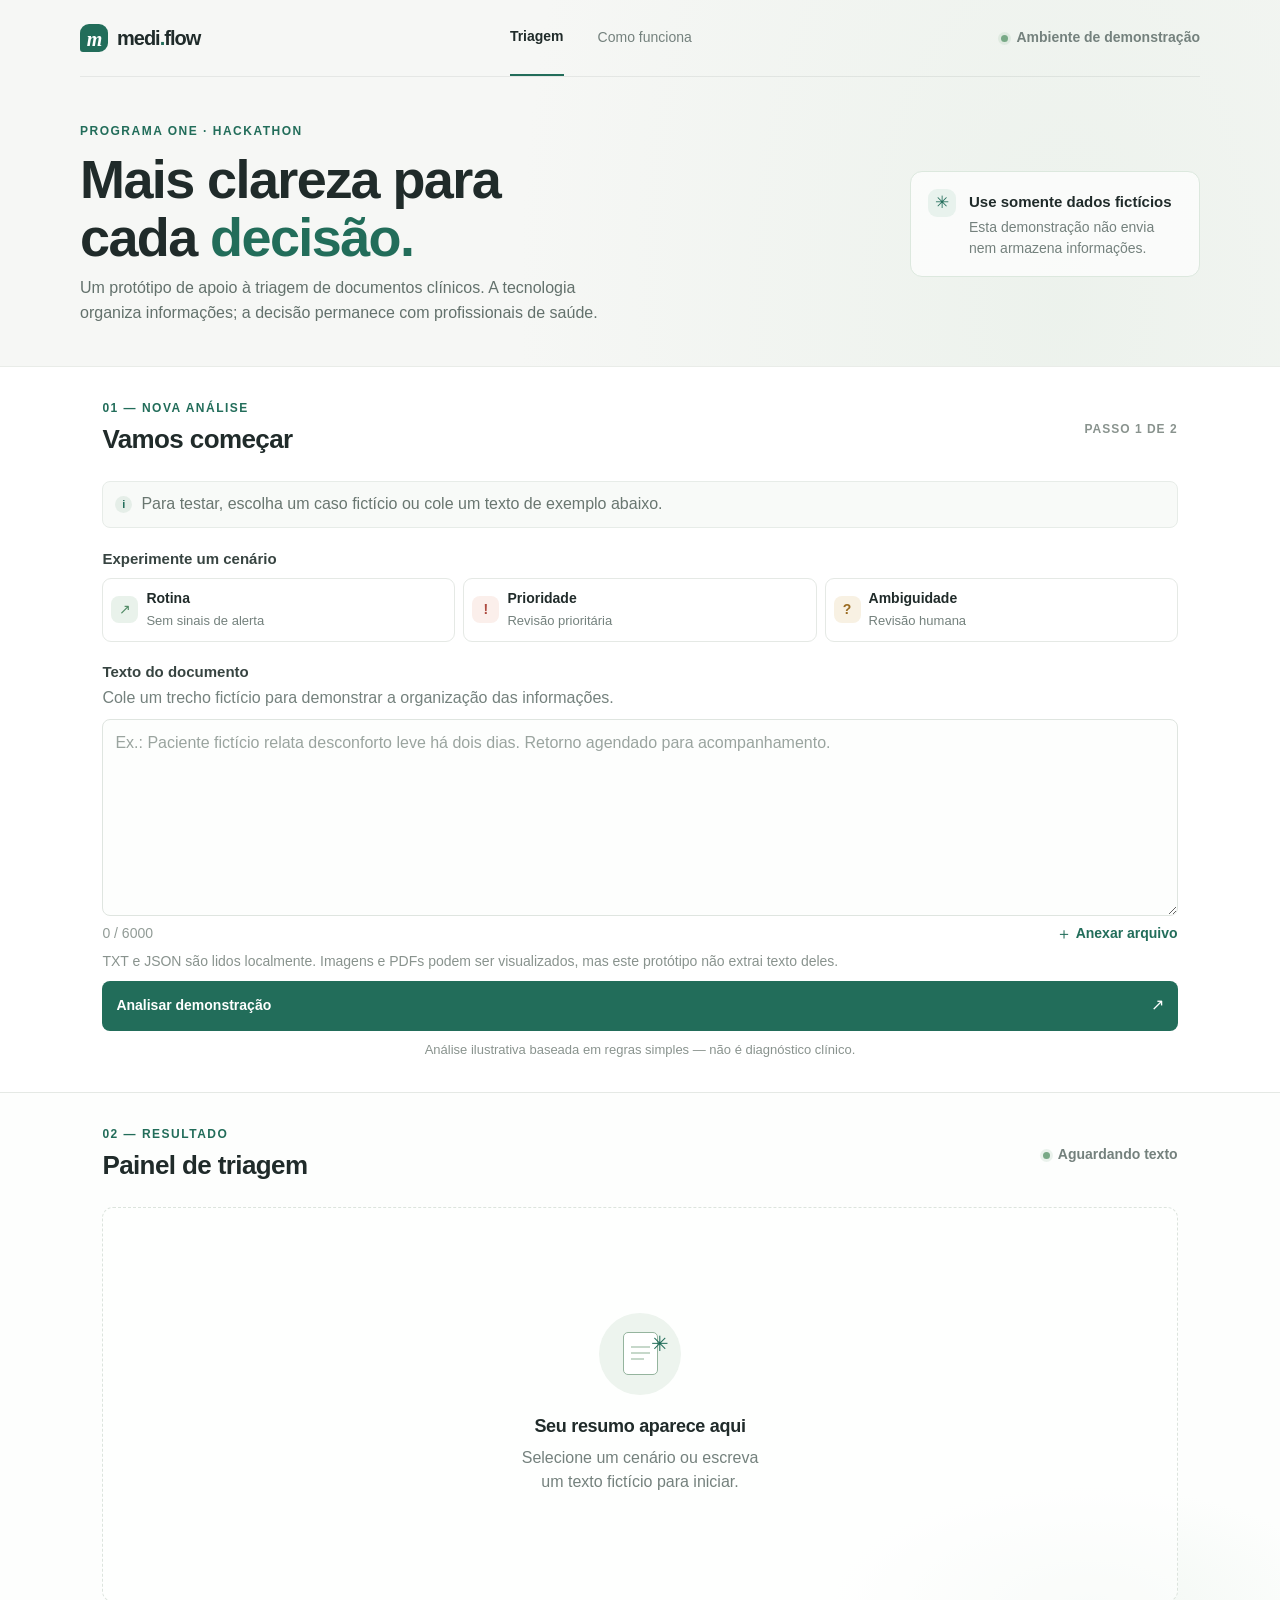
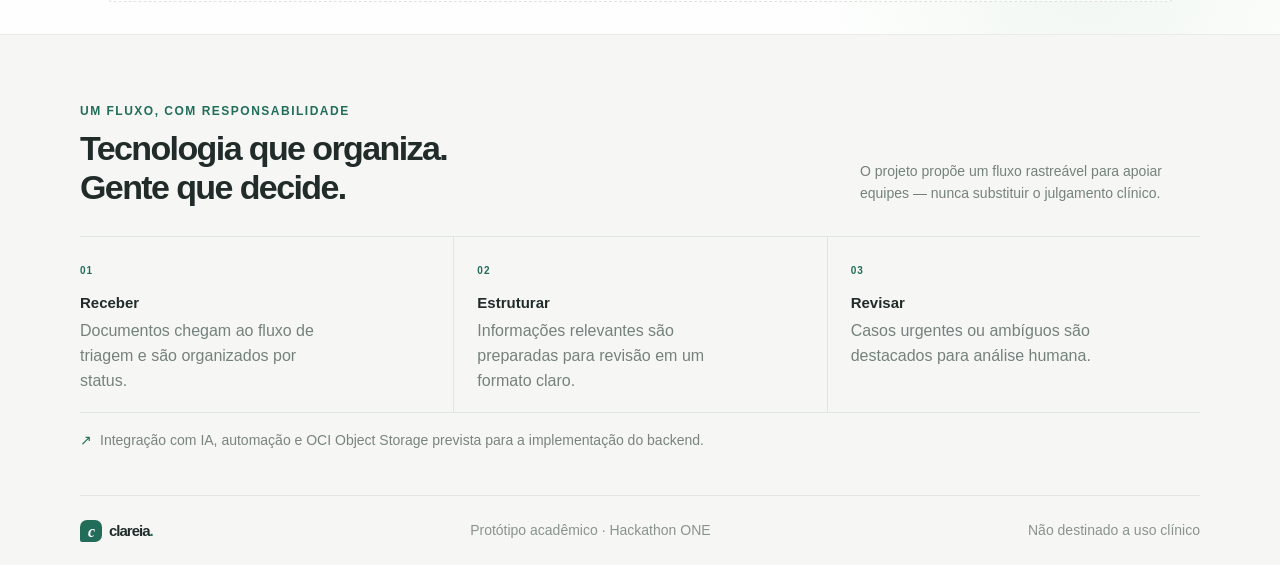
==== frontend/index.html @ 27d63db8 "feat: adiciona ficheiros do front-end" ====
<!doctype html>
<html lang="pt-BR">
  <head>
    <meta charset="utf-8">
    <meta name="viewport" content="width=device-width, initial-scale=1">
    <meta
      name="description"
      content="Protótipo demonstrativo de triagem e revisão de documentos clínicos."
    >
    <meta name="theme-color" content="#f6f7f5">
    <title>MediFlow</title>
    <link rel="icon" type="image/svg+xml" href="favicon.svg">
    <link rel="stylesheet" href="styles.css">
    <script src="script.js" defer></script>
  </head>
  <body>
    <a class="skip-link" href="#conteudo">Pular para o conteúdo</a>

    <header class="topbar">
      <a class="brand" href="#" aria-label="MediFlow, início">
        <span class="brand-mark" aria-hidden="true">m</span>
        <span>medi<span class="brand-period">.</span>flow</span>
      </a>
      <nav class="main-nav" aria-label="Navegação principal">
        <a class="nav-link is-active" href="#triagem">Triagem</a>
        <a class="nav-link" href="#como-funciona">Como funciona</a>
      </nav>
      <span class="environment-label">
        <span class="status-dot" aria-hidden="true"></span>
        Ambiente de demonstração
      </span>
    </header>

    <main id="conteudo">
      <section class="intro" aria-labelledby="page-title">
        <div class="intro-copy">
          <p class="eyebrow">PROGRAMA ONE · HACKATHON</p>
          <h1 id="page-title">Mais clareza para<br>cada <span>decisão.</span></h1>
          <p class="intro-description">
            Um protótipo de apoio à triagem de documentos clínicos. A tecnologia
            organiza informações; a decisão permanece com profissionais de saúde.
          </p>
        </div>
        <aside class="privacy-note" aria-label="Aviso de privacidade">
          <span class="privacy-icon" aria-hidden="true">✳</span>
          <div>
            <strong>Use somente dados fictícios</strong>
            <p>Esta demonstração não envia nem armazena informações.</p>
          </div>
        </aside>
      </section>

      <section class="workspace" id="triagem" aria-label="Área de triagem">
        <div class="input-column">
          <div class="section-heading">
            <div>
              <p class="eyebrow">01 — NOVA ANÁLISE</p>
              <h2>Vamos começar</h2>
            </div>
            <span class="step-counter">PASSO 1 DE 2</span>
          </div>

          <div class="demo-banner">
            <span aria-hidden="true">i</span>
            <p>Para testar, escolha um caso fictício ou cole um texto de exemplo abaixo.</p>
          </div>

          <fieldset class="scenario-picker">
            <legend>Experimente um cenário</legend>
            <div class="scenario-list">
              <button class="scenario-button" type="button" data-scenario="routine">
                <span class="scenario-symbol routine-symbol" aria-hidden="true">↗</span>
                <span><strong>Rotina</strong><small>Sem sinais de alerta</small></span>
                <span class="scenario-arrow" aria-hidden="true">→</span>
              </button>
              <button class="scenario-button" type="button" data-scenario="urgent">
                <span class="scenario-symbol urgent-symbol" aria-hidden="true">!</span>
                <span><strong>Prioridade</strong><small>Revisão prioritária</small></span>
                <span class="scenario-arrow" aria-hidden="true">→</span>
              </button>
              <button class="scenario-button" type="button" data-scenario="ambiguous">
                <span class="scenario-symbol ambiguous-symbol" aria-hidden="true">?</span>
                <span><strong>Ambiguidade</strong><small>Revisão humana</small></span>
                <span class="scenario-arrow" aria-hidden="true">→</span>
              </button>
            </div>
          </fieldset>

          <form id="triage-form">
            <label class="field-label" for="clinical-text">Texto do documento</label>
            <p class="field-hint" id="text-help">
              Cole um trecho fictício para demonstrar a organização das informações.
            </p>
            <textarea
              id="clinical-text"
              name="clinical-text"
              rows="7"
              maxlength="6000"
              aria-describedby="text-help character-count"
              placeholder="Ex.: Paciente fictício relata desconforto leve há dois dias. Retorno agendado para acompanhamento."
            ></textarea>
            <div class="textarea-footer">
              <span id="character-count">0 / 6000</span>
              <label class="file-label" for="document-file">
                <span aria-hidden="true">＋</span> Anexar arquivo
              </label>
              <input
                id="document-file"
                class="visually-hidden"
                type="file"
                accept=".txt,.json,.jpg,.jpeg,.png,.webp,.gif,.pdf,text/plain,application/json,image/jpeg,image/png,image/webp,image/gif,application/pdf"
                aria-describedby="file-help"
              >
            </div>
            <p class="file-help" id="file-help">
              TXT e JSON são lidos localmente. Imagens e PDFs podem ser visualizados,
              mas este protótipo não extrai texto deles.
            </p>
            <div class="attachment-preview" id="attachment-preview" hidden aria-live="polite">
              <img id="attachment-image" alt="Pré-visualização local do arquivo selecionado" hidden>
              <div class="attachment-info">
                <strong id="attachment-name"></strong>
                <span id="attachment-details"></span>
              </div>
              <a id="attachment-open" class="attachment-open" hidden target="_blank" rel="noopener">
                Abrir PDF
              </a>
              <button class="remove-attachment" id="remove-attachment" type="button" aria-label="Remover arquivo anexado">×</button>
            </div>

            <p class="form-error" id="form-error" role="alert" hidden></p>
            <button class="primary-button" type="submit">
              <span>Analisar demonstração</span>
              <span aria-hidden="true">↗</span>
            </button>
            <p class="form-disclaimer">
              Análise ilustrativa baseada em regras simples — não é diagnóstico clínico.
            </p>
          </form>
        </div>

        <section class="results-column" aria-labelledby="results-heading">
          <div class="section-heading results-heading">
            <div>
              <p class="eyebrow">02 — RESULTADO</p>
              <h2 id="results-heading" tabindex="-1">Painel de triagem</h2>
            </div>
            <span class="result-status" id="result-status">
              <span class="status-dot" aria-hidden="true"></span>
              Aguardando texto
            </span>
          </div>

          <div class="empty-state" id="empty-state">
            <div class="empty-illustration" aria-hidden="true">
              <span class="illustration-sheet"></span>
              <span class="illustration-spark">✳</span>
            </div>
            <h3>Seu resumo aparece aqui</h3>
            <p>Selecione um cenário ou escreva um texto fictício para iniciar.</p>
          </div>

          <div class="result-content" id="result-content" hidden aria-live="polite">
            <article class="priority-card" id="priority-card">
              <div class="priority-topline">
                <span class="priority-label" id="priority-label">CLASSIFICAÇÃO</span>
                <span class="confidence" id="confidence">—</span>
              </div>
              <h3 id="result-title"></h3>
              <p id="result-summary"></p>
              <div class="review-message" id="review-message">
                <span aria-hidden="true">↗</span>
                <span id="review-text"></span>
              </div>
            </article>

            <div class="detail-grid">
              <article class="detail-card">
                <span class="detail-icon document-icon" aria-hidden="true">▤</span>
                <div>
                  <span class="detail-label">TIPO DE DOCUMENTO</span>
                  <strong id="document-type">Texto enviado</strong>
                </div>
              </article>
              <article class="detail-card">
                <span class="detail-icon entities-icon" aria-hidden="true">⌘</span>
                <div>
                  <span class="detail-label">DADOS IDENTIFICADOS</span>
                  <strong id="entity-count">0 itens</strong>
                </div>
              </article>
            </div>

            <details class="json-details">
              <summary>
                <span>Visualizar dados estruturados</span>
                <span class="json-format">JSON</span>
              </summary>
              <pre><code id="json-output"></code></pre>
            </details>
            <p class="result-footnote">
              Resultado ilustrativo. Confirme todos os dados e encaminhamentos com
              uma pessoa profissional de saúde.
            </p>
          </div>
        </section>
      </section>

      <section class="workflow-section" id="como-funciona" aria-labelledby="workflow-title">
        <div class="workflow-heading">
          <div>
            <p class="eyebrow">UM FLUXO, COM RESPONSABILIDADE</p>
            <h2 id="workflow-title">Tecnologia que organiza.<br>Gente que decide.</h2>
          </div>
          <p>O projeto propõe um fluxo rastreável para apoiar equipes — nunca substituir o julgamento clínico.</p>
        </div>
        <div class="workflow-steps">
          <article class="workflow-step">
            <span class="workflow-number">01</span>
            <h3>Receber</h3>
            <p>Documentos chegam ao fluxo de triagem e são organizados por status.</p>
          </article>
          <article class="workflow-step">
            <span class="workflow-number">02</span>
            <h3>Estruturar</h3>
            <p>Informações relevantes são preparadas para revisão em um formato claro.</p>
          </article>
          <article class="workflow-step">
            <span class="workflow-number">03</span>
            <h3>Revisar</h3>
            <p>Casos urgentes ou ambíguos são destacados para análise humana.</p>
          </article>
        </div>
        <p class="integration-note">
          <span aria-hidden="true">↗</span>
          Integração com IA, automação e OCI Object Storage prevista para a implementação do backend.
        </p>
      </section>
    </main>

    <footer class="footer">
      <a class="brand footer-brand" href="#">
        <span class="brand-mark" aria-hidden="true">c</span>
        <span>clareia<span class="brand-period">.</span></span>
      </a>
      <p>Protótipo acadêmico · Hackathon ONE</p>
      <p>Não destinado a uso clínico</p>
    </footer>
  </body>
</html>
---- frontend/styles.css ----
:root {
  color-scheme: light;
  --ink: #202b2a;
  --muted: #74817d;
  --green: #226d5a;
  --green-dark: #185543;
  --green-soft: #e8f2ed;
  --paper: #f6f7f5;
  --white: #fff;
  --line: #e5e9e5;
  --red: #ae4b40;
  --amber: #9a6b21;
  --shadow: 0 18px 50px rgb(34 55 45 / 6%);
  font-family: "DM Sans", "Segoe UI", sans-serif;
  font-synthesis: none;
  text-rendering: optimizeLegibility;
}

* {
  box-sizing: border-box;
}

html {
  min-width: 320px;
  scroll-behavior: smooth;
}

body {
  margin: 0;
  background:
    radial-gradient(ellipse at 83% 14%, rgb(223 235 224 / 42%), transparent 34rem),
    var(--paper);
  color: var(--ink);
  font-size: 16px;
  line-height: 1.55;
}

button,
textarea {
  font: inherit;
}

button,
a,
input,
summary {
  -webkit-tap-highlight-color: transparent;
}

a {
  color: inherit;
  text-decoration: none;
}

button:focus-visible,
a:focus-visible,
input:focus-visible,
textarea:focus-visible,
summary:focus-visible {
  outline: 3px solid #73ad92;
  outline-offset: 3px;
}

.skip-link {
  position: absolute;
  z-index: 5;
  top: 8px;
  left: 8px;
  padding: 10px 14px;
  transform: translateY(-150%);
  background: var(--ink);
  color: var(--white);
}

.skip-link:focus {
  transform: translateY(0);
}

.topbar,
.footer {
  width: min(1120px, calc(100% - 64px));
  margin-inline: auto;
}

main {
  width: 100%;
  margin-inline: auto;
}

.intro,
.workflow-section {
  width: min(1120px, calc(100% - 64px));
  margin-inline: auto;
}

.topbar {
  display: flex;
  min-height: 76px;
  align-items: center;
  justify-content: space-between;
  border-bottom: 1px solid rgb(32 43 42 / 8%);
}

.brand {
  display: inline-flex;
  align-items: center;
  gap: 9px;
  font-family: "Manrope", "Segoe UI", sans-serif;
  font-size: 20px;
  font-weight: 800;
  letter-spacing: -1px;
}

.brand-mark {
  display: grid;
  width: 28px;
  height: 28px;
  place-items: center;
  border-radius: 9px 9px 9px 3px;
  background: var(--green);
  color: var(--white);
  font-family: Georgia, serif;
  font-size: 20px;
  font-style: italic;
}

.brand-period {
  color: var(--green);
}

.main-nav {
  display: flex;
  align-items: center;
  gap: 34px;
  height: 76px;
}

.nav-link {
  display: flex;
  height: 100%;
  align-items: center;
  color: var(--muted);
  font-size: 13px;
}

.nav-link.is-active {
  border-bottom: 2px solid var(--green);
  color: var(--ink);
  font-weight: 600;
}

.environment-label,
.result-status {
  display: inline-flex;
  align-items: center;
  gap: 8px;
  color: var(--muted);
  font-size: 11px;
  font-weight: 600;
}

.status-dot {
  width: 7px;
  height: 7px;
  border-radius: 50%;
  background: #78a986;
  box-shadow: 0 0 0 3px rgb(120 169 134 / 14%);
}

.intro {
  display: flex;
  min-height: 282px;
  align-items: center;
  justify-content: space-between;
  gap: 40px;
  padding-block: 45px 40px;
}

.eyebrow {
  margin: 0 0 9px;
  color: var(--green);
  font-size: 10px;
  font-weight: 700;
  letter-spacing: 1.5px;
}

h1,
h2,
h3,
p {
  margin-top: 0;
}

h1,
h2,
.workflow-heading h2 {
  font-family: "Manrope", "Segoe UI", sans-serif;
  letter-spacing: -1.6px;
}

h1 {
  margin-bottom: 10px;
  font-size: clamp(38px, 5vw, 54px);
  font-weight: 700;
  line-height: 1.08;
}

h1 span {
  color: var(--green);
}

.intro-description {
  max-width: 550px;
  margin-bottom: 0;
  color: #63716c;
  font-size: 14px;
}

.privacy-note {
  display: flex;
  width: 290px;
  flex: 0 0 auto;
  align-items: flex-start;
  gap: 13px;
  padding: 17px;
  border: 1px solid #dce8de;
  border-radius: 12px;
  background: rgb(255 255 255 / 72%);
}

.privacy-icon {
  display: grid;
  width: 28px;
  height: 28px;
  flex: 0 0 auto;
  place-items: center;
  border-radius: 9px;
  background: var(--green-soft);
  color: var(--green);
  font-size: 17px;
}

.privacy-note strong {
  display: block;
  margin: 1px 0 4px;
  font-size: 16px;
}

.privacy-note p {
  margin-bottom: 0;
  color: var(--muted);
  font-size: 11px;
  line-height: 1.5;
}

.workspace {
  display: grid;
  grid-template-columns: minmax(0, 1fr);
  width: 100%;
  overflow: hidden;
  border-block: 1px solid #e9ece8;
  background: var(--white);
}

.input-column,
.results-column {
  min-width: 0;
  padding: 32px clamp(24px, 8vw, 112px);
}

.input-column {
  border-bottom: 1px solid var(--line);
}

.section-heading {
  display: flex;
  align-items: center;
  justify-content: space-between;
  gap: 15px;
  margin-bottom: 21px;
}

.section-heading .eyebrow {
  margin-bottom: 2px;
}

.section-heading h2 {
  margin-bottom: 0;
  font-size: 21px;
  letter-spacing: -0.6px;
}

.step-counter,
.detail-label,
.priority-label {
  color: #89938e;
  font-size: 9px;
  font-weight: 700;
  letter-spacing: 1px;
}

.demo-banner {
  display: flex;
  align-items: center;
  gap: 9px;
  margin-bottom: 19px;
  padding: 10px 12px;
  border: 1px solid #e7ece8;
  border-radius: 8px;
  background: #f8faf8;
}

.demo-banner > span {
  display: grid;
  width: 17px;
  height: 17px;
  flex: 0 0 auto;
  place-items: center;
  border-radius: 50%;
  background: #e5eee8;
  color: var(--green);
  font-size: 11px;
  font-weight: 700;
}

.demo-banner p {
  margin-bottom: 0;
  color: #697670;
  font-size: 11px;
}

.scenario-picker {
  min-width: 0;
  margin: 0 0 18px;
  padding: 0;
  border: 0;
}

.scenario-picker legend,
.field-label {
  margin-bottom: 8px;
  color: #374441;
  font-size: 16px;
  font-weight: 700;
}

.scenario-picker legend {
  padding: 0;
}

.scenario-list {
  display: grid;
  grid-template-columns: repeat(3, minmax(0, 1fr));
  gap: 8px;
}

.scenario-button {
  display: grid;
  min-width: 0;
  grid-template-columns: 27px 1fr;
  align-items: center;
  gap: 8px;
  padding: 9px 8px;
  border: 1px solid var(--line);
  border-radius: 9px;
  background: var(--white);
  color: var(--ink);
  cursor: pointer;
  text-align: left;
  transition: border-color 150ms ease, background 150ms ease, transform 150ms ease;
}

.scenario-button:hover {
  transform: translateY(-1px);
  border-color: #b5cfc0;
  background: #fbfdfb;
}

.scenario-button.is-selected {
  border-color: #80aa91;
  background: #f2f8f3;
  box-shadow: 0 0 0 2px rgb(91 145 111 / 10%);
}

.scenario-symbol {
  display: grid;
  width: 27px;
  height: 27px;
  place-items: center;
  border-radius: 8px;
  font-size: 14px;
  font-weight: 700;
}

.routine-symbol {
  background: #e9f2eb;
  color: #4f8964;
}

.urgent-symbol {
  background: #fbefeb;
  color: var(--red);
}

.ambiguous-symbol {
  background: #f8f1e3;
  color: var(--amber);
}

.scenario-button strong,
.scenario-button small {
  display: block;
}

.scenario-button strong {
  font-size: 10px;
}

.scenario-button small {
  overflow: hidden;
  margin-top: 2px;
  color: var(--muted);
  font-size: 9px;
  text-overflow: ellipsis;
  white-space: nowrap;
}

.scenario-arrow {
  display: none;
}

.field-label {
  display: block;
  margin-bottom: 3px;
}

.field-hint {
  margin-bottom: 8px;
  color: var(--muted);
  font-size: 10px;
}

textarea {
  display: block;
  width: 100%;
  min-height: 124px;
  resize: vertical;
  padding: 11px 12px;
  border: 1px solid #dfe5e0;
  border-radius: 8px;
  background: #fdfefd;
  color: var(--ink);
  font-size: 16px;
  line-height: 1.55;
}

textarea::placeholder {
  color: #9aa49f;
}

.textarea-footer {
  display: flex;
  min-height: 36px;
  align-items: center;
  justify-content: space-between;
  color: #919b96;
  font-size: 10px;
}

.file-label {
  display: inline-flex;
  align-items: center;
  gap: 4px;
  color: var(--green);
  cursor: pointer;
  font-size: 10px;
  font-weight: 600;
}

.file-label:hover {
  color: var(--green-dark);
  text-decoration: underline;
}

.file-label span {
  font-size: 16px;
}

.file-help {
  margin: -1px 0 9px;
  color: #89938e;
  font-size: 9px;
  line-height: 1.45;
}

.attachment-preview {
  display: flex;
  min-width: 0;
  align-items: center;
  gap: 10px;
  margin: 0 0 12px;
  padding: 9px;
  border: 1px solid #dfe7e0;
  border-radius: 8px;
  background: #f8faf8;
}

.attachment-preview[hidden],
.attachment-preview img[hidden],
.attachment-open[hidden] {
  display: none;
}

.attachment-preview img {
  width: 48px;
  height: 48px;
  flex: 0 0 auto;
  border-radius: 5px;
  object-fit: cover;
}

.attachment-info {
  display: flex;
  min-width: 0;
  flex: 1;
  flex-direction: column;
  gap: 2px;
}

.attachment-info strong {
  overflow: hidden;
  font-size: 10px;
  text-overflow: ellipsis;
  white-space: nowrap;
}

.attachment-info span {
  color: var(--muted);
  font-size: 9px;
}

.attachment-open {
  flex: 0 0 auto;
  color: var(--green);
  font-size: 10px;
  font-weight: 600;
}

.attachment-open:hover {
  text-decoration: underline;
}

.remove-attachment {
  display: grid;
  width: 26px;
  height: 26px;
  flex: 0 0 auto;
  place-items: center;
  border: 0;
  border-radius: 6px;
  background: transparent;
  color: var(--muted);
  cursor: pointer;
  font-size: 19px;
}

.remove-attachment:hover {
  background: #edf1ed;
  color: var(--ink);
}

.visually-hidden {
  position: absolute;
  width: 1px;
  height: 1px;
  overflow: hidden;
  clip: rect(0, 0, 0, 0);
  white-space: nowrap;
  clip-path: inset(50%);
}

.form-error {
  margin: 4px 0 10px;
  color: #a43f35;
  font-size: 11px;
}

.primary-button {
  display: flex;
  width: 100%;
  min-height: 44px;
  align-items: center;
  justify-content: space-between;
  padding: 0 14px;
  border: 0;
  border-radius: 8px;
  background: var(--green);
  color: var(--white);
  cursor: pointer;
  font-size: 12px;
  font-weight: 700;
  transition: background 150ms ease, transform 150ms ease;
}

.primary-button:hover {
  transform: translateY(-1px);
  background: var(--green-dark);
}

.primary-button span:last-child {
  font-size: 16px;
}

.form-disclaimer {
  margin: 9px 0 0;
  color: #89938e;
  font-size: 9px;
  text-align: center;
}

.results-column {
  display: flex;
  flex-direction: column;
  background:
    radial-gradient(ellipse at 85% 95%, rgb(224 237 227 / 40%), transparent 16rem),
    #fdfefd;
}

.results-heading {
  min-height: 39px;
}

.result-status {
  white-space: nowrap;
}

.result-status.is-ready {
  color: var(--green);
}

.result-status.is-review .status-dot {
  background: #d09741;
  box-shadow: 0 0 0 3px rgb(208 151 65 / 15%);
}

.empty-state {
  display: flex;
  min-height: 395px;
  flex: 1;
  flex-direction: column;
  align-items: center;
  justify-content: center;
  padding: 20px;
  border: 1px dashed #dce4dd;
  border-radius: 11px;
  background: rgb(255 255 255 / 54%);
  text-align: center;
}

.empty-illustration {
  position: relative;
  display: grid;
  width: 82px;
  height: 82px;
  place-items: center;
  margin-bottom: 18px;
  border-radius: 50%;
  background: #edf4ee;
}

.illustration-sheet {
  position: relative;
  display: block;
  width: 35px;
  height: 43px;
  border: 1px solid #95b49e;
  border-radius: 5px;
  background: #fff;
}

.illustration-sheet::before,
.illustration-sheet::after {
  position: absolute;
  left: 7px;
  width: 19px;
  height: 2px;
  background: #c6d8ca;
  content: "";
}

.illustration-sheet::before {
  top: 13px;
  box-shadow: 0 6px 0 #c6d8ca;
}

.illustration-sheet::after {
  top: 25px;
  width: 13px;
}

.illustration-spark {
  position: absolute;
  top: 15px;
  right: 12px;
  color: var(--green);
  font-size: 21px;
}

.empty-state h3 {
  margin-bottom: 5px;
  font-family: "Manrope", "Segoe UI", sans-serif;
  font-size: 15px;
  letter-spacing: -0.3px;
}

.empty-state p {
  max-width: 240px;
  margin-bottom: 0;
  color: var(--muted);
  font-size: 11px;
}

.result-content {
  min-width: 0;
}

.priority-card {
  padding: 17px;
  border: 1px solid #dbe9dd;
  border-radius: 11px;
  background: #f1f7f1;
}

.priority-card[data-priority="urgent"] {
  border-color: #f0d7d1;
  background: #fcf2ef;
}

.priority-card[data-priority="review"] {
  border-color: #eee2c6;
  background: #fcf8ee;
}

.priority-topline {
  display: flex;
  align-items: center;
  justify-content: space-between;
  margin-bottom: 9px;
}

.priority-label {
  color: var(--green);
}

[data-priority="urgent"] .priority-label {
  color: var(--red);
}

[data-priority="review"] .priority-label {
  color: var(--amber);
}

.confidence {
  color: #66766a;
  font-size: 10px;
  font-weight: 600;
}

.priority-card h3 {
  margin-bottom: 5px;
  font-family: "Manrope", "Segoe UI", sans-serif;
  font-size: 19px;
  letter-spacing: -0.6px;
}

.priority-card > p {
  margin-bottom: 13px;
  color: #65736c;
  font-size: 11px;
}

.review-message {
  display: flex;
  align-items: flex-start;
  gap: 8px;
  padding-top: 11px;
  border-top: 1px solid rgb(90 120 95 / 15%);
  color: #4c6553;
  font-size: 10px;
}

[data-priority="urgent"] .review-message {
  color: #8e463c;
}

[data-priority="review"] .review-message {
  color: #806126;
}

.review-message > span:first-child {
  font-size: 14px;
}

.detail-grid {
  display: grid;
  grid-template-columns: repeat(2, minmax(0, 1fr));
  gap: 9px;
  margin: 12px 0;
}

.detail-card {
  display: flex;
  min-height: 67px;
  align-items: center;
  gap: 10px;
  padding: 10px;
  border: 1px solid var(--line);
  border-radius: 9px;
  background: var(--white);
}

.detail-icon {
  display: grid;
  width: 29px;
  height: 29px;
  flex: 0 0 auto;
  place-items: center;
  border-radius: 8px;
  font-size: 16px;
}

.document-icon {
  background: #eff3f2;
  color: #5f7772;
}

.entities-icon {
  background: #eef3e8;
  color: #668050;
}

.detail-card > div {
  min-width: 0;
}

.detail-label {
  display: block;
  margin-bottom: 3px;
  font-size: 8px;
  letter-spacing: 0.65px;
}

.detail-card strong {
  display: block;
  overflow: hidden;
  font-size: 10px;
  text-overflow: ellipsis;
  white-space: nowrap;
}

.json-details {
  overflow: hidden;
  border: 1px solid var(--line);
  border-radius: 9px;
  background: var(--white);
}

.json-details summary {
  display: flex;
  min-height: 41px;
  align-items: center;
  justify-content: space-between;
  padding: 0 11px;
  cursor: pointer;
  font-size: 10px;
  font-weight: 600;
  list-style: none;
}

.json-details summary::-webkit-details-marker {
  display: none;
}

.json-format {
  padding: 3px 6px;
  border-radius: 4px;
  background: #eff3f1;
  color: #65756e;
  font-size: 8px;
  letter-spacing: 0.5px;
}

.json-details pre {
  overflow: auto;
  max-height: 180px;
  margin: 0;
  padding: 11px;
  border-top: 1px solid var(--line);
  background: #f8faf8;
  color: #355d4e;
  font-size: 9px;
  line-height: 1.55;
  white-space: pre-wrap;
  overflow-wrap: anywhere;
}

.result-footnote {
  margin: 10px 2px 0;
  color: #87918c;
  font-size: 9px;
  line-height: 1.5;
}

.workflow-section {
  padding: 67px 0 43px;
}

.workflow-heading {
  display: flex;
  align-items: flex-end;
  justify-content: space-between;
  gap: 35px;
  margin-bottom: 29px;
}

.workflow-heading .eyebrow {
  margin-bottom: 9px;
}

.workflow-heading h2 {
  margin-bottom: 0;
  font-size: 31px;
  line-height: 1.15;
}

.workflow-heading > p {
  max-width: 340px;
  margin-bottom: 3px;
  color: var(--muted);
  font-size: 12px;
}

.workflow-steps {
  display: grid;
  grid-template-columns: repeat(3, minmax(0, 1fr));
  border-top: 1px solid #dfe5df;
  border-bottom: 1px solid #dfe5df;
}

.workflow-step {
  padding: 20px 23px 19px 0;
}

.workflow-step + .workflow-step {
  padding-left: 23px;
  border-left: 1px solid #dfe5df;
}

.workflow-number {
  display: inline-block;
  margin-bottom: 12px;
  color: var(--green);
  font-size: 10px;
  font-weight: 700;
  letter-spacing: 1px;
}

.workflow-step h3 {
  margin-bottom: 5px;
  font-family: "Manrope", "Segoe UI", sans-serif;
  font-size: 15px;
}

.workflow-step p {
  max-width: 260px;
  margin-bottom: 0;
  color: var(--muted);
  font-size: 11px;
}

.integration-note {
  display: flex;
  align-items: center;
  gap: 8px;
  margin: 17px 0 0;
  color: #78847e;
  font-size: 10px;
}

.integration-note span {
  color: var(--green);
  font-size: 14px;
}

.footer {
  display: flex;
  min-height: 70px;
  align-items: center;
  justify-content: space-between;
  gap: 20px;
  border-top: 1px solid rgb(32 43 42 / 9%);
}

.footer-brand {
  gap: 7px;
  font-size: 15px;
}

.footer-brand .brand-mark {
  width: 22px;
  height: 22px;
  border-radius: 7px 7px 7px 2px;
  font-size: 16px;
}

.footer > p {
  margin-bottom: 0;
  color: #89938e;
  font-size: 10px;
}

@media (min-width: 1320px) {
  .topbar,
  main,
  .footer {
    width: min(1120px, calc(100% - 96px));
  }
}

@media (max-width: 760px) {
  .topbar,
  .footer {
    width: min(100% - 36px, 560px);
  }

  main {
    width: 100%;
  }

  .intro,
  .workflow-section {
    width: min(100% - 36px, 560px);
  }

  .topbar {
    min-height: 66px;
  }

  .main-nav {
    gap: 16px;
    height: 66px;
  }

  .nav-link {
    font-size: 11px;
  }

  .environment-label {
    font-size: 0;
  }

  .environment-label .status-dot {
    width: 8px;
    height: 8px;
  }

  .intro {
    min-height: unset;
    align-items: flex-start;
    flex-direction: column;
    gap: 20px;
    padding-block: 39px 28px;
  }

  .intro-description {
    max-width: 500px;
  }

  .privacy-note {
    width: 100%;
  }

  .workspace {
    grid-template-columns: minmax(0, 1fr);
  }

  .input-column,
  .results-column {
    padding: 23px;
  }

  .input-column {
    border-right: 0;
    border-bottom: 1px solid var(--line);
  }

  .empty-state {
    min-height: 270px;
  }

  .workflow-section {
    padding-top: 50px;
  }

  .workflow-heading {
    align-items: flex-start;
    flex-direction: column;
    gap: 12px;
  }
}

@media (max-width: 460px) {
  .topbar,
  .footer {
    width: calc(100% - 28px);
  }

  main {
    width: 100%;
  }

  .intro,
  .workflow-section {
    width: calc(100% - 28px);
  }

  .brand {
    gap: 6px;
    font-size: 17px;
  }

  .brand-mark {
    width: 25px;
    height: 25px;
  }

  .main-nav {
    gap: 11px;
  }

  .nav-link {
    font-size: 10px;
  }

  h1 {
    font-size: 42px;
  }

  .input-column,
  .results-column {
    padding: 19px 15px;
  }

  .section-heading {
    gap: 8px;
  }

  .section-heading h2 {
    font-size: 18px;
  }

  .step-counter {
    font-size: 8px;
  }

  .scenario-list {
    gap: 5px;
  }

  .scenario-button {
    grid-template-columns: 22px 1fr;
    gap: 5px;
    padding: 7px 5px;
  }

  .scenario-symbol {
    width: 22px;
    height: 22px;
    font-size: 12px;
  }

  .scenario-button strong {
    font-size: 9px;
  }

  .scenario-button small {
    font-size: 8px;
  }

  .result-status {
    gap: 6px;
    font-size: 9px;
  }

  .workflow-heading h2 {
    font-size: 28px;
  }

  .workflow-steps {
    grid-template-columns: minmax(0, 1fr);
  }

  .workflow-step,
  .workflow-step + .workflow-step {
    padding: 15px 0;
    border-left: 0;
  }

  .workflow-step + .workflow-step {
    border-top: 1px solid #dfe5df;
  }

  .workflow-number {
    margin-bottom: 6px;
  }

  .footer {
    min-height: 85px;
    flex-wrap: wrap;
    justify-content: space-between;
    gap: 5px 12px;
    padding-block: 13px;
  }

  .footer > p:last-child {
    width: 100%;
  }
}

.environment-label,
.result-status,
.nav-link {
  font-size: 14px;
}

.eyebrow,
.step-counter,
.priority-label {
  font-size: 12px;
}

.intro-description,
.demo-banner p,
.field-hint,
.empty-state p,
.workflow-step p {
  font-size: 16px;
}

.privacy-note strong,
.scenario-picker legend,
.field-label {
  font-size: 15px;
}

.privacy-note p,
.scenario-button strong,
.textarea-footer,
.file-label,
.attachment-info strong,
.attachment-open,
.form-error,
.primary-button,
.priority-card > p,
.review-message,
.detail-card strong,
.json-details summary,
.workflow-heading > p,
.integration-note,
.footer > p,
.file-help,
.attachment-info span {
  font-size: 14px;
}

.scenario-button small,
.form-disclaimer,
.result-footnote {
  font-size: 13px;
}

.scenario-button small {
  white-space: normal;
}

.section-heading h2 {
  font-size: 26px;
}

.workflow-heading h2 {
  font-size: 34px;
}

.priority-card h3 {
  font-size: 22px;
}

.empty-state h3 {
  font-size: 18px;
}

.detail-label {
  font-size: 11px;
}

.confidence {
  font-size: 13px;
}

.json-details pre {
  font-size: 12px;
}

.primary-button {
  min-height: 50px;
}

.scenario-button {
  min-height: 56px;
}

@media (max-width: 760px) {
  .nav-link {
    font-size: 12px;
  }
}

@media (max-width: 460px) {
  .environment-label,
  .result-status {
    font-size: 12px;
  }

  .scenario-list {
    grid-template-columns: minmax(0, 1fr);
  }

  .scenario-button {
    grid-template-columns: 30px 1fr;
  }

  .scenario-symbol {
    width: 28px;
    height: 28px;
  }

  .scenario-button strong {
    font-size: 14px;
  }

  .scenario-button small {
    font-size: 12px;
  }

  .section-heading h2 {
    font-size: 22px;
  }

  .workflow-heading h2 {
    font-size: 30px;
  }
}

@media (prefers-reduced-motion: reduce) {
  *,
  *::before,
  *::after {
    scroll-behavior: auto !important;
    transition-duration: 0.01ms !important;
    animation-duration: 0.01ms !important;
    animation-iteration-count: 1 !important;
  }
}
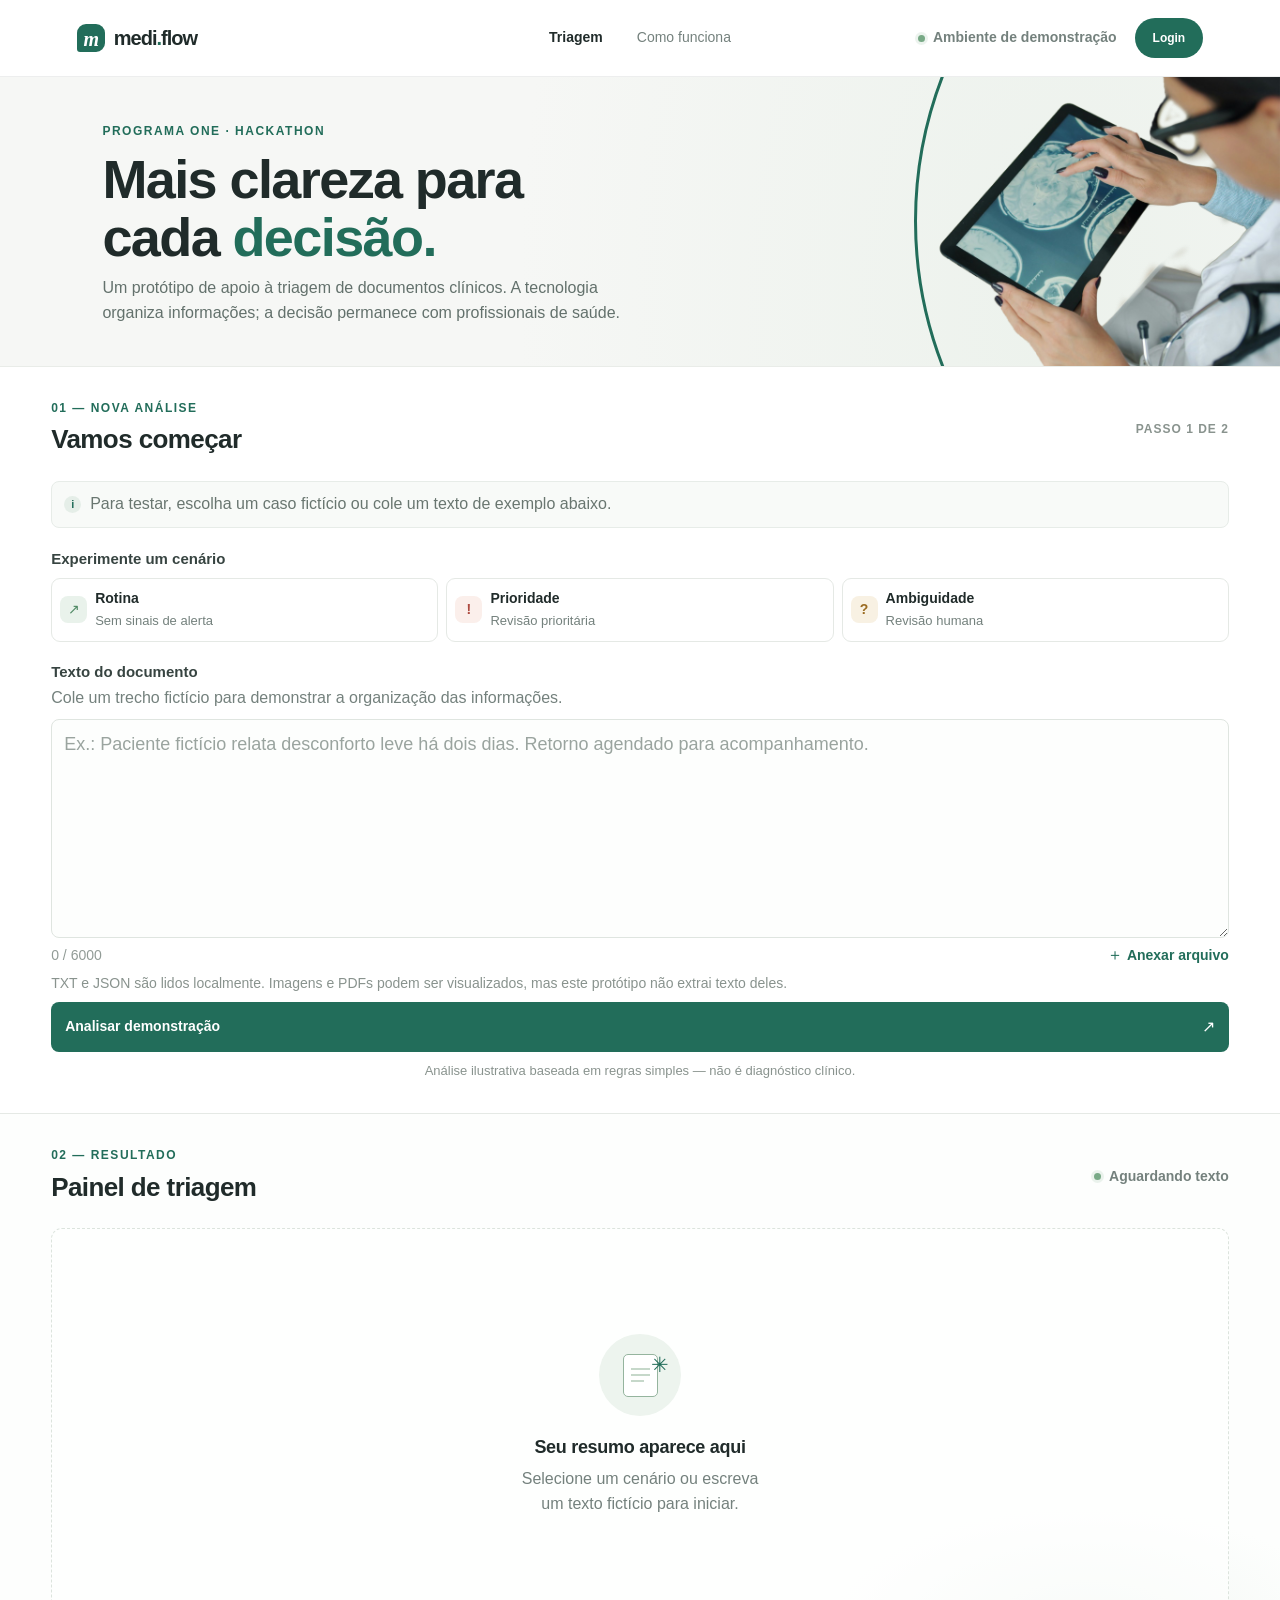
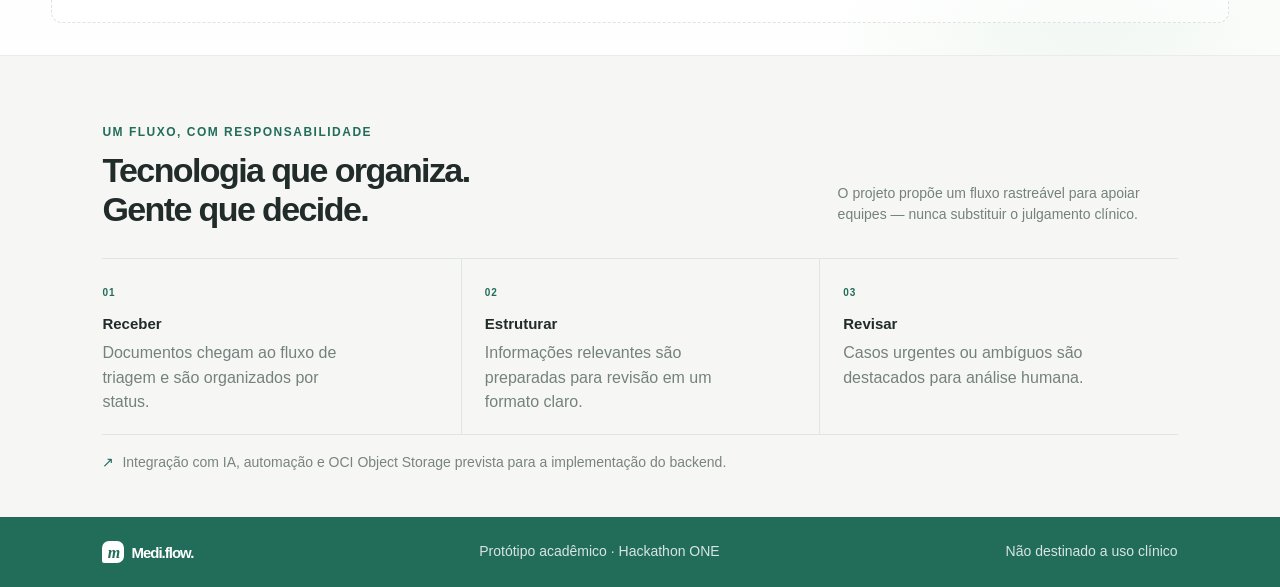
==== commit 3d5a7d6e: "feat: atualiza index.html, styles.css e adiciona assets" ====
--- a/frontend/index.html
+++ b/frontend/index.html
@@ -25,10 +25,13 @@
         <a class="nav-link is-active" href="#triagem">Triagem</a>
         <a class="nav-link" href="#como-funciona">Como funciona</a>
       </nav>
-      <span class="environment-label">
-        <span class="status-dot" aria-hidden="true"></span>
-        Ambiente de demonstração
-      </span>
+      <div class="header-actions">
+        <span class="environment-label">
+          <span class="status-dot" aria-hidden="true"></span>
+          Ambiente de demonstração
+        </span>
+        <a class="login-button" href="#login">Login</a>
+      </div>
     </header>
 
     <main id="conteudo">
@@ -41,13 +44,9 @@
             organiza informações; a decisão permanece com profissionais de saúde.
           </p>
         </div>
-        <aside class="privacy-note" aria-label="Aviso de privacidade">
-          <span class="privacy-icon" aria-hidden="true">✳</span>
-          <div>
-            <strong>Use somente dados fictícios</strong>
-            <p>Esta demonstração não envia nem armazena informações.</p>
-          </div>
-        </aside>
+        <figure class="health-image-note">
+          <img src="assets/med.png" alt="Profissional de saúde">
+        </figure>
       </section>
 
       <section class="workspace" id="triagem" aria-label="Área de triagem">
@@ -240,8 +239,8 @@
 
     <footer class="footer">
       <a class="brand footer-brand" href="#">
-        <span class="brand-mark" aria-hidden="true">c</span>
-        <span>clareia<span class="brand-period">.</span></span>
+        <span class="brand-mark" aria-hidden="true">m</span>
+        <span>Medi.flow<span class="brand-period">.</span></span>
       </a>
       <p>Protótipo acadêmico · Hackathon ONE</p>
       <p>Não destinado a uso clínico</p>
--- a/frontend/styles.css
+++ b/frontend/styles.css
@@ -89,16 +89,24 @@
 
 .intro,
 .workflow-section {
-  width: min(1120px, calc(100% - 64px));
+  width: 100%;
   margin-inline: auto;
+  padding-inline: clamp(24px, 8vw, 112px);
 }
 
 .topbar {
-  display: flex;
+  position: sticky;
+  z-index: 1000;
+  top: 0;
+  display: grid;
+  width: 100%;
   min-height: 76px;
-  align-items: center;
-  justify-content: space-between;
+  grid-template-columns: 1fr auto 1fr;
+  align-items: center;
+  padding-inline: clamp(24px, 6vw, 96px);
   border-bottom: 1px solid rgb(32 43 42 / 8%);
+  background: rgb(255 255 255 / 96%);
+  backdrop-filter: blur(10px);
 }
 
 .brand {
@@ -136,6 +144,7 @@
 }
 
 .nav-link {
+  position: relative;
   display: flex;
   height: 100%;
   align-items: center;
@@ -144,9 +153,52 @@
 }
 
 .nav-link.is-active {
-  border-bottom: 2px solid var(--green);
   color: var(--ink);
   font-weight: 600;
+}
+
+.nav-link::after {
+  position: absolute;
+  right: 0;
+  bottom: 0;
+  left: 0;
+  height: 2px;
+  transform: scaleX(0);
+  transform-origin: center;
+  background: var(--green);
+  content: "";
+  transition: transform 180ms ease;
+}
+
+.nav-link:hover::after,
+.nav-link:focus-visible::after {
+  transform: scaleX(1);
+}
+
+.header-actions {
+  display: flex;
+  align-items: center;
+  justify-self: end;
+  gap: 18px;
+}
+
+.login-button {
+  display: inline-flex;
+  min-height: 40px;
+  align-items: center;
+  justify-content: center;
+  padding-inline: 18px;
+  border-radius: 999px;
+  background: var(--green);
+  color: var(--white);
+  font-size: 12px;
+  font-weight: 700;
+  transition: background 150ms ease, transform 150ms ease;
+}
+
+.login-button:hover {
+  transform: translateY(-1px);
+  background: var(--green-dark);
 }
 
 .environment-label,
@@ -168,18 +220,26 @@
 }
 
 .intro {
+  position: relative;
   display: flex;
   min-height: 282px;
   align-items: center;
   justify-content: space-between;
   gap: 40px;
   padding-block: 45px 40px;
+  overflow: hidden;
+}
+
+.intro-copy {
+  position: relative;
+  z-index: 3;
+  width: 56%;
 }
 
 .eyebrow {
   margin: 0 0 9px;
   color: var(--green);
-  font-size: 10px;
+  font-size: 12px;
   font-weight: 700;
   letter-spacing: 1.5px;
 }
@@ -216,41 +276,40 @@
   font-size: 14px;
 }
 
-.privacy-note {
-  display: flex;
-  width: 290px;
-  flex: 0 0 auto;
-  align-items: flex-start;
-  gap: 13px;
-  padding: 17px;
-  border: 1px solid #dce8de;
-  border-radius: 12px;
-  background: rgb(255 255 255 / 72%);
-}
-
-.privacy-icon {
-  display: grid;
-  width: 28px;
-  height: 28px;
-  flex: 0 0 auto;
-  place-items: center;
-  border-radius: 9px;
-  background: var(--green-soft);
-  color: var(--green);
-  font-size: 17px;
-}
-
-.privacy-note strong {
+.health-image-note {
+  position: absolute;
+  z-index: 1;
+  top: 0;
+  right: 0;
+  bottom: 0;
+  width: 44%;
+  margin: 0;
+  overflow: visible;
+  isolation: isolate;
+}
+
+.health-image-note::before {
+  position: absolute;
+  z-index: 2;
+  top: 50%;
+  left: 600px;
+  width: 800px;
+  aspect-ratio: 1;
+  transform: translate(-50%, -50%);
+  border-radius: 50%;
+  border: 3px solid var(--green);
+  pointer-events: none;
+  content: "";
+}
+
+.health-image-note img {
+  position: relative;
+  z-index: 1;
+  width: 100%;
+  height: 100%;
   display: block;
-  margin: 1px 0 4px;
-  font-size: 16px;
-}
-
-.privacy-note p {
-  margin-bottom: 0;
-  color: var(--muted);
-  font-size: 11px;
-  line-height: 1.5;
+  object-fit: cover;
+  object-position: center top;
 }
 
 .workspace {
@@ -265,10 +324,11 @@
 .input-column,
 .results-column {
   min-width: 0;
-  padding: 32px clamp(24px, 8vw, 112px);
+  padding: 32px clamp(24px, 4vw, 64px);
 }
 
 .input-column {
+  border-right: 0;
   border-bottom: 1px solid var(--line);
 }
 
@@ -286,7 +346,7 @@
 
 .section-heading h2 {
   margin-bottom: 0;
-  font-size: 21px;
+  font-size: 32px;
   letter-spacing: -0.6px;
 }
 
@@ -294,7 +354,7 @@
 .detail-label,
 .priority-label {
   color: #89938e;
-  font-size: 9px;
+  font-size: 11px;
   font-weight: 700;
   letter-spacing: 1px;
 }
@@ -326,7 +386,7 @@
 .demo-banner p {
   margin-bottom: 0;
   color: #697670;
-  font-size: 11px;
+  font-size: 13px;
 }
 
 .scenario-picker {
@@ -340,7 +400,7 @@
 .field-label {
   margin-bottom: 8px;
   color: #374441;
-  font-size: 16px;
+  font-size: 18px;
   font-weight: 700;
 }
 
@@ -413,14 +473,14 @@
 }
 
 .scenario-button strong {
-  font-size: 10px;
+  font-size: 13px;
 }
 
 .scenario-button small {
   overflow: hidden;
   margin-top: 2px;
   color: var(--muted);
-  font-size: 9px;
+  font-size: 11px;
   text-overflow: ellipsis;
   white-space: nowrap;
 }
@@ -437,7 +497,7 @@
 .field-hint {
   margin-bottom: 8px;
   color: var(--muted);
-  font-size: 10px;
+  font-size: 13px;
 }
 
 textarea {
@@ -450,7 +510,7 @@
   border-radius: 8px;
   background: #fdfefd;
   color: var(--ink);
-  font-size: 16px;
+  font-size: 18px;
   line-height: 1.55;
 }
 
@@ -912,7 +972,10 @@
 }
 
 .workflow-section {
-  padding: 67px 0 43px;
+  display: flex;
+  flex-direction: column;
+  justify-content: center;
+  padding-block: 67px 43px;
 }
 
 .workflow-heading {
@@ -994,61 +1057,71 @@
 
 .footer {
   display: flex;
+  width: 100%;
   min-height: 70px;
   align-items: center;
   justify-content: space-between;
   gap: 20px;
+  padding-inline: clamp(24px, 8vw, 112px);
   border-top: 1px solid rgb(32 43 42 / 9%);
+  background: var(--green);
+  color: var(--white);
 }
 
 .footer-brand {
   gap: 7px;
   font-size: 15px;
+  color: var(--white);
 }
 
 .footer-brand .brand-mark {
   width: 22px;
   height: 22px;
   border-radius: 7px 7px 7px 2px;
+  background: var(--white);
+  color: var(--green);
   font-size: 16px;
+}
+
+.footer-brand .brand-period {
+  color: var(--white);
 }
 
 .footer > p {
   margin-bottom: 0;
-  color: #89938e;
+  color: rgb(255 255 255 / 82%);
   font-size: 10px;
 }
 
 @media (min-width: 1320px) {
-  .topbar,
-  main,
-  .footer {
-    width: min(1120px, calc(100% - 96px));
+  .topbar {
+    padding-inline: clamp(96px, 8vw, 128px);
   }
 }
 
 @media (max-width: 760px) {
-  .topbar,
-  .footer {
-    width: min(100% - 36px, 560px);
-  }
-
   main {
     width: 100%;
   }
 
   .intro,
   .workflow-section {
-    width: min(100% - 36px, 560px);
+    width: 100%;
+    padding-inline: 18px;
   }
 
   .topbar {
     min-height: 66px;
+    grid-template-columns: 1fr auto;
+    padding-inline: 18px;
   }
 
   .main-nav {
+    grid-row: 2;
+    grid-column: 1 / -1;
     gap: 16px;
     height: 66px;
+    justify-self: center;
   }
 
   .nav-link {
@@ -1062,6 +1135,15 @@
   .environment-label .status-dot {
     width: 8px;
     height: 8px;
+  }
+
+  .header-actions {
+    gap: 8px;
+  }
+
+  .login-button {
+    min-height: 36px;
+    padding-inline: 14px;
   }
 
   .intro {
@@ -1076,8 +1158,23 @@
     max-width: 500px;
   }
 
-  .privacy-note {
+  .intro-copy {
     width: 100%;
+  }
+
+  .health-image-note {
+    position: relative;
+    top: auto;
+    right: auto;
+    bottom: auto;
+    width: 100%;
+    height: 282px;
+  }
+
+  .health-image-note::before {
+    left: 50%;
+    width: 220px;
+    transform: translate(-50%, -50%);
   }
 
   .workspace {
@@ -1110,18 +1207,14 @@
 }
 
 @media (max-width: 460px) {
-  .topbar,
-  .footer {
-    width: calc(100% - 28px);
-  }
-
   main {
     width: 100%;
   }
 
   .intro,
   .workflow-section {
-    width: calc(100% - 28px);
+    width: 100%;
+    padding-inline: 14px;
   }
 
   .brand {
@@ -1149,6 +1242,14 @@
   .input-column,
   .results-column {
     padding: 19px 15px;
+  }
+
+  .footer {
+    min-height: 120px;
+    flex-direction: column;
+    align-items: flex-start;
+    justify-content: center;
+    padding-inline: 14px;
   }
 
   .section-heading {
@@ -1220,6 +1321,7 @@
     justify-content: space-between;
     gap: 5px 12px;
     padding-block: 13px;
+    padding-inline: 18px;
   }
 
   .footer > p:last-child {
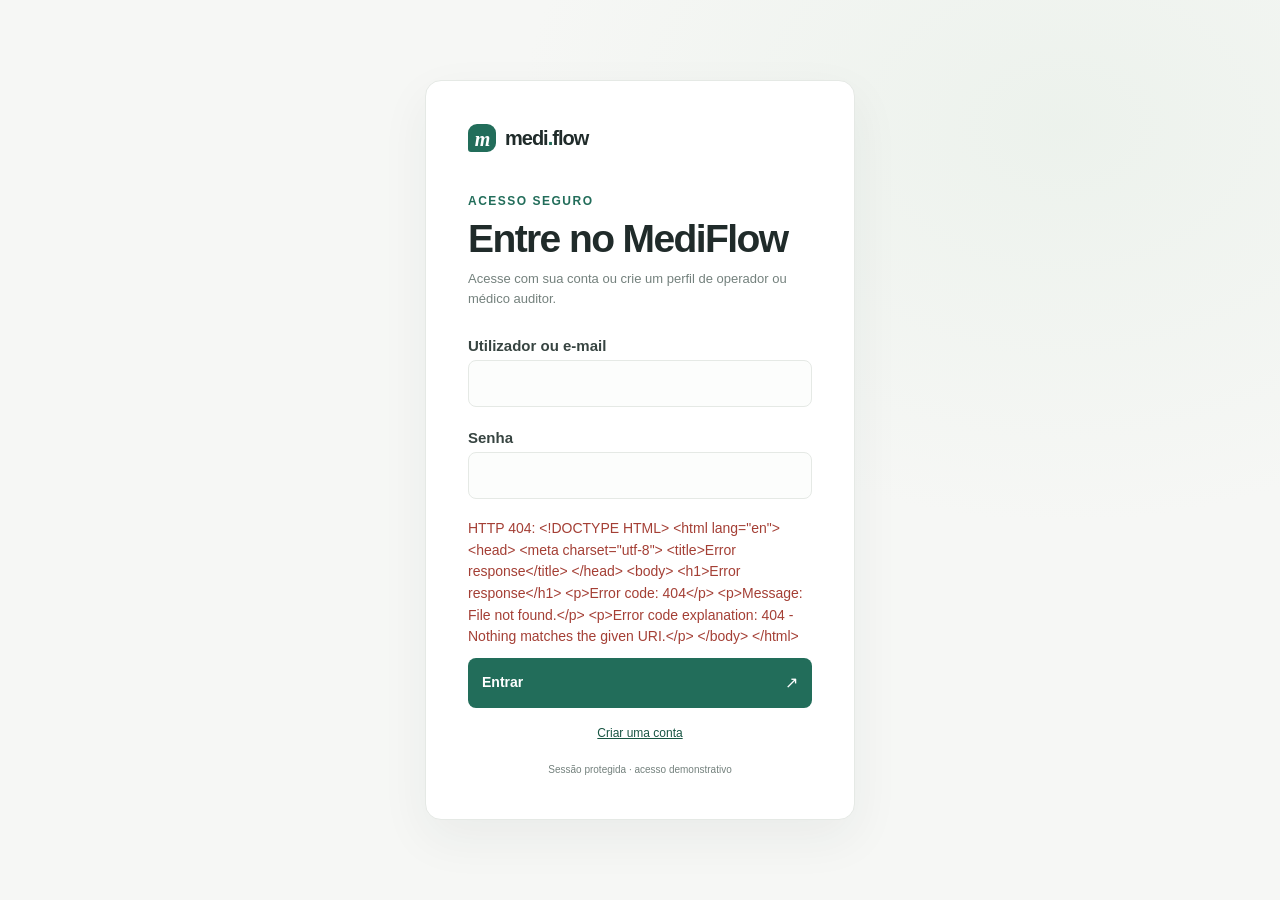
==== commit 56bd6c43: "chore: prepara estrutura de deploy Render/Netlify e README da Equipa 23" ====
--- a/frontend/index.html
+++ b/frontend/index.html
@@ -5,17 +5,133 @@
     <meta name="viewport" content="width=device-width, initial-scale=1">
     <meta
       name="description"
-      content="Protótipo demonstrativo de triagem e revisão de documentos clínicos."
+      content="Protótipo académico de processamento documental e encaminhamento administrativo."
     >
     <meta name="theme-color" content="#f6f7f5">
     <title>MediFlow</title>
     <link rel="icon" type="image/svg+xml" href="favicon.svg">
-    <link rel="stylesheet" href="styles.css">
-    <script src="script.js" defer></script>
+    <link rel="stylesheet" href="styles.css?v=4">
+    <script src="config.js?v=1" defer></script>
+    <script src="script.js?v=8" defer></script>
   </head>
   <body>
     <a class="skip-link" href="#conteudo">Pular para o conteúdo</a>
 
+    <section class="login-screen" id="login-screen" aria-labelledby="login-title">
+      <div class="login-card">
+        <a class="brand login-brand" href="#" aria-label="MediFlow">
+          <span class="brand-mark" aria-hidden="true">m</span>
+          <span>medi<span class="brand-period">.</span>flow</span>
+        </a>
+        <p class="eyebrow">ACESSO SEGURO</p>
+        <h1 id="login-title">Entre no MediFlow</h1>
+        <p class="login-description" id="login-description">
+          Acesse com sua conta ou crie um perfil de operador ou médico auditor.
+        </p>
+        <form id="login-form">
+          <label class="field-label" for="login-username">Utilizador ou e-mail</label>
+          <input
+            id="login-username"
+            name="username"
+            type="text"
+            autocomplete="username"
+            maxlength="128"
+            required
+          >
+          <label class="field-label" for="login-password">Senha</label>
+          <input
+            id="login-password"
+            name="password"
+            type="password"
+            autocomplete="current-password"
+            maxlength="1024"
+            required
+          >
+          <p class="form-error" id="login-error" role="alert" hidden></p>
+          <button class="primary-button" type="submit" id="login-submit">
+            <span>Entrar</span><span aria-hidden="true">↗</span>
+          </button>
+          <button class="text-button" id="show-register" type="button">
+            Criar uma conta
+          </button>
+        </form>
+        <form id="register-form" hidden>
+          <label class="field-label" for="register-username">E-mail</label>
+          <input
+            id="register-username"
+            name="username"
+            type="email"
+            autocomplete="username"
+            maxlength="128"
+            required
+          >
+          <label class="field-label" for="register-password">Senha</label>
+          <input
+            id="register-password"
+            name="new-password"
+            type="password"
+            autocomplete="new-password"
+            minlength="12"
+            maxlength="1024"
+            required
+          >
+          <label class="field-label" for="register-role">Perfil</label>
+          <select id="register-role" name="role" required>
+            <option value="operador">Operador</option>
+            <option value="medico_auditor">Médico auditor</option>
+          </select>
+          <p class="form-error" id="register-error" role="alert" hidden></p>
+          <button class="primary-button" type="submit" id="register-submit">
+            <span>Criar conta</span><span aria-hidden="true">↗</span>
+          </button>
+          <button class="text-button" id="show-login" type="button">
+            Já tenho uma conta
+          </button>
+        </form>
+        <form id="setup-form" hidden>
+          <label class="field-label" for="setup-username">Utilizador administrador</label>
+          <input
+            id="setup-username"
+            name="username"
+            type="text"
+            autocomplete="username"
+            maxlength="128"
+            required
+          >
+          <label class="field-label" for="setup-password">Nova senha</label>
+          <input
+            id="setup-password"
+            name="new-password"
+            type="password"
+            autocomplete="new-password"
+            minlength="12"
+            maxlength="1024"
+            required
+          >
+          <label class="field-label" for="setup-password-confirmation">
+            Confirme a senha
+          </label>
+          <input
+            id="setup-password-confirmation"
+            name="new-password-confirmation"
+            type="password"
+            autocomplete="new-password"
+            minlength="12"
+            maxlength="1024"
+            required
+          >
+          <p class="form-error" id="setup-error" role="alert" hidden></p>
+          <button class="primary-button" type="submit" id="setup-submit">
+            <span>Criar acesso</span><span aria-hidden="true">↗</span>
+          </button>
+        </form>
+        <p class="login-footnote" id="login-footnote">
+          Sessão protegida · acesso demonstrativo
+        </p>
+      </div>
+    </section>
+
+    <div class="application-shell" id="application-shell" hidden>
     <header class="topbar">
       <a class="brand" href="#" aria-label="MediFlow, início">
         <span class="brand-mark" aria-hidden="true">m</span>
@@ -26,11 +142,11 @@
         <a class="nav-link" href="#como-funciona">Como funciona</a>
       </nav>
       <div class="header-actions">
-        <span class="environment-label">
+        <span class="environment-label" id="identity-label">
           <span class="status-dot" aria-hidden="true"></span>
-          Ambiente de demonstração
+          <span id="demo-user-name">Dr. Equipa 23 (Demo)</span>
         </span>
-        <a class="login-button" href="#login">Login</a>
+        <button class="login-button" id="logout-button" type="button">Sair</button>
       </div>
     </header>
 
@@ -59,47 +175,22 @@
             <span class="step-counter">PASSO 1 DE 2</span>
           </div>
 
-          <div class="demo-banner">
-            <span aria-hidden="true">i</span>
-            <p>Para testar, escolha um caso fictício ou cole um texto de exemplo abaixo.</p>
-          </div>
-
-          <fieldset class="scenario-picker">
-            <legend>Experimente um cenário</legend>
-            <div class="scenario-list">
-              <button class="scenario-button" type="button" data-scenario="routine">
-                <span class="scenario-symbol routine-symbol" aria-hidden="true">↗</span>
-                <span><strong>Rotina</strong><small>Sem sinais de alerta</small></span>
-                <span class="scenario-arrow" aria-hidden="true">→</span>
-              </button>
-              <button class="scenario-button" type="button" data-scenario="urgent">
-                <span class="scenario-symbol urgent-symbol" aria-hidden="true">!</span>
-                <span><strong>Prioridade</strong><small>Revisão prioritária</small></span>
-                <span class="scenario-arrow" aria-hidden="true">→</span>
-              </button>
-              <button class="scenario-button" type="button" data-scenario="ambiguous">
-                <span class="scenario-symbol ambiguous-symbol" aria-hidden="true">?</span>
-                <span><strong>Ambiguidade</strong><small>Revisão humana</small></span>
-                <span class="scenario-arrow" aria-hidden="true">→</span>
-              </button>
-            </div>
-          </fieldset>
-
           <form id="triage-form">
             <label class="field-label" for="clinical-text">Texto do documento</label>
             <p class="field-hint" id="text-help">
-              Cole um trecho fictício para demonstrar a organização das informações.
+              O texto é anonimizado localmente antes do envio ao agente. Os resultados
+              são sugestões administrativas e exigem revisão humana.
             </p>
             <textarea
               id="clinical-text"
               name="clinical-text"
               rows="7"
-              maxlength="6000"
+              maxlength="20000"
               aria-describedby="text-help character-count"
-              placeholder="Ex.: Paciente fictício relata desconforto leve há dois dias. Retorno agendado para acompanhamento."
+              placeholder="Cole o texto do documento para processamento."
             ></textarea>
             <div class="textarea-footer">
-              <span id="character-count">0 / 6000</span>
+              <span id="character-count">0 / 20000</span>
               <label class="file-label" for="document-file">
                 <span aria-hidden="true">＋</span> Anexar arquivo
               </label>
@@ -107,13 +198,12 @@
                 id="document-file"
                 class="visually-hidden"
                 type="file"
-                accept=".txt,.json,.jpg,.jpeg,.png,.webp,.gif,.pdf,text/plain,application/json,image/jpeg,image/png,image/webp,image/gif,application/pdf"
+                accept=".txt,.json,.jpg,.jpeg,.png,.pdf,text/plain,application/json,image/jpeg,image/png,application/pdf"
                 aria-describedby="file-help"
               >
             </div>
             <p class="file-help" id="file-help">
-              TXT e JSON são lidos localmente. Imagens e PDFs podem ser visualizados,
-              mas este protótipo não extrai texto deles.
+              Formatos aceites: TXT, JSON, PDF e imagens PNG/JPEG (máximo 10 MB).
             </p>
             <div class="attachment-preview" id="attachment-preview" hidden aria-live="polite">
               <img id="attachment-image" alt="Pré-visualização local do arquivo selecionado" hidden>
@@ -129,11 +219,11 @@
 
             <p class="form-error" id="form-error" role="alert" hidden></p>
             <button class="primary-button" type="submit">
-              <span>Analisar demonstração</span>
+              <span>Processar documento</span>
               <span aria-hidden="true">↗</span>
             </button>
             <p class="form-disclaimer">
-              Análise ilustrativa baseada em regras simples — não é diagnóstico clínico.
+              Protótipo académico; não utilizar para diagnóstico ou decisões clínicas.
             </p>
           </form>
         </div>
@@ -146,7 +236,7 @@
             </div>
             <span class="result-status" id="result-status">
               <span class="status-dot" aria-hidden="true"></span>
-              Aguardando texto
+              Aguardando documento
             </span>
           </div>
 
@@ -156,7 +246,7 @@
               <span class="illustration-spark">✳</span>
             </div>
             <h3>Seu resumo aparece aqui</h3>
-            <p>Selecione um cenário ou escreva um texto fictício para iniciar.</p>
+            <p>Envie um texto ou documento para ver o resultado do processamento.</p>
           </div>
 
           <div class="result-content" id="result-content" hidden aria-live="polite">
@@ -167,6 +257,7 @@
               </div>
               <h3 id="result-title"></h3>
               <p id="result-summary"></p>
+              <p class="document-id" id="document-id"></p>
               <div class="review-message" id="review-message">
                 <span aria-hidden="true">↗</span>
                 <span id="review-text"></span>
@@ -182,6 +273,20 @@
                 </div>
               </article>
               <article class="detail-card">
+                <span class="detail-icon specialty-icon" aria-hidden="true">+</span>
+                <div>
+                  <span class="detail-label">ESPECIALIDADE SUGERIDA</span>
+                  <strong id="specialty">Não identificada</strong>
+                </div>
+              </article>
+              <article class="detail-card">
+                <span class="detail-icon storage-icon" aria-hidden="true">✓</span>
+                <div>
+                  <span class="detail-label">ARMAZENAMENTO</span>
+                  <strong id="storage-status">—</strong>
+                </div>
+              </article>
+              <article class="detail-card">
                 <span class="detail-icon entities-icon" aria-hidden="true">⌘</span>
                 <div>
                   <span class="detail-label">DADOS IDENTIFICADOS</span>
@@ -198,8 +303,8 @@
               <pre><code id="json-output"></code></pre>
             </details>
             <p class="result-footnote">
-              Resultado ilustrativo. Confirme todos os dados e encaminhamentos com
-              uma pessoa profissional de saúde.
+              Resultado gerado por IA para encaminhamento administrativo e sujeito
+              a revisão humana. Não constitui diagnóstico ou decisão clínica.
             </p>
           </div>
         </section>
@@ -232,7 +337,7 @@
         </div>
         <p class="integration-note">
           <span aria-hidden="true">↗</span>
-          Integração com IA, automação e OCI Object Storage prevista para a implementação do backend.
+          Texto enviado ao provedor após mascaramento local de identificadores.
         </p>
       </section>
     </main>
@@ -242,8 +347,9 @@
         <span class="brand-mark" aria-hidden="true">m</span>
         <span>Medi.flow<span class="brand-period">.</span></span>
       </a>
-      <p>Protótipo acadêmico · Hackathon ONE</p>
+      <p>Protótipo académico — Hackathon ONE | Grupo 23</p>
       <p>Não destinado a uso clínico</p>
     </footer>
+    </div>
   </body>
 </html>
--- a/frontend/styles.css
+++ b/frontend/styles.css
@@ -20,6 +20,10 @@
   box-sizing: border-box;
 }
 
+[hidden] {
+  display: none !important;
+}
+
 html {
   min-width: 320px;
   scroll-behavior: smooth;
@@ -199,6 +203,125 @@
 .login-button:hover {
   transform: translateY(-1px);
   background: var(--green-dark);
+}
+
+.login-screen {
+  display: grid;
+  min-height: 100vh;
+  place-items: center;
+  padding: 28px 18px;
+  background:
+    radial-gradient(ellipse at 83% 14%, rgb(223 235 224 / 42%), transparent 34rem),
+    var(--paper);
+}
+
+.login-card {
+  width: min(100%, 430px);
+  padding: clamp(24px, 6vw, 42px);
+  border: 1px solid var(--line);
+  border-radius: 16px;
+  background: var(--white);
+  box-shadow: var(--shadow);
+}
+
+.login-brand {
+  margin-bottom: 38px;
+}
+
+.login-card .eyebrow {
+  margin-bottom: 8px;
+}
+
+.login-card h1 {
+  margin-bottom: 8px;
+  font-size: clamp(30px, 7vw, 39px);
+}
+
+.login-description,
+.login-footnote {
+  color: var(--muted);
+  font-size: 13px;
+}
+
+.login-description {
+  margin-bottom: 25px;
+}
+
+.login-card input,
+.login-card select {
+  display: block;
+  width: 100%;
+  min-height: 46px;
+  margin: 0 0 19px;
+  padding: 10px 12px;
+  border: 1px solid var(--line);
+  border-radius: 8px;
+  background: #fcfdfc;
+  color: var(--ink);
+  font: inherit;
+}
+
+.login-card .primary-button {
+  width: 100%;
+  margin-top: 5px;
+}
+
+.text-button {
+  display: block;
+  margin: 12px auto 0;
+  padding: 4px 8px;
+  border: 0;
+  background: transparent;
+  color: var(--green-dark);
+  cursor: pointer;
+  font: inherit;
+  font-size: 12px;
+  text-decoration: underline;
+}
+
+.text-button:hover {
+  color: var(--ink);
+}
+
+.login-footnote {
+  margin: 15px 0 0;
+  text-align: center;
+  font-size: 10px;
+}
+
+.security-stop {
+  margin: 18px 0;
+  padding: 14px 16px;
+  border: 1px solid #e8c9c4;
+  border-radius: 9px;
+  background: #fcf2ef;
+  color: #803b34;
+  font-size: 13px;
+  font-weight: 600;
+}
+
+.scenario-button:disabled,
+textarea:disabled,
+.primary-button:disabled {
+  cursor: not-allowed;
+  opacity: 0.55;
+}
+
+.document-id {
+  margin: 0 0 12px;
+  color: #78847e;
+  font-size: 9px;
+  overflow-wrap: anywhere;
+}
+
+.specialty-icon {
+  background: #edf3ee;
+  color: var(--green);
+}
+
+.storage-icon {
+  background: #eff3f2;
+  color: #5f7772;
 }
 
 .environment-label,
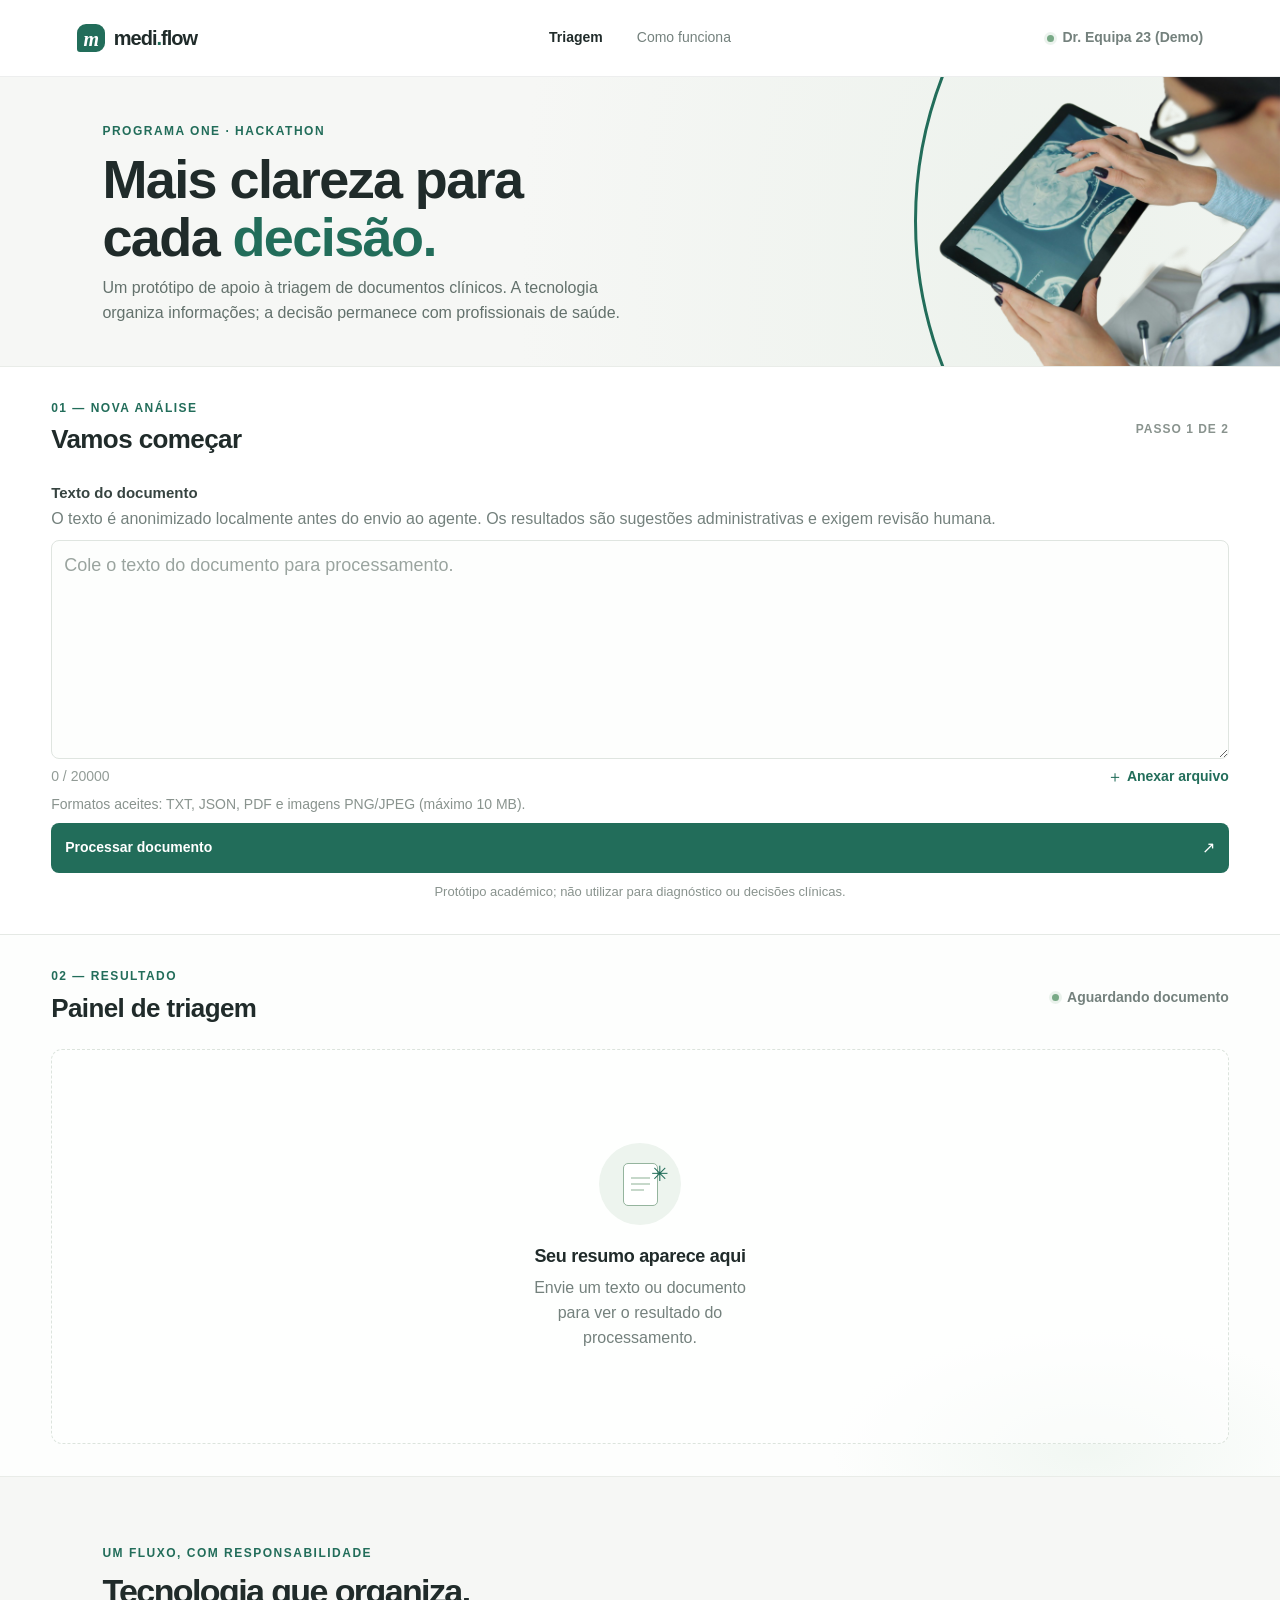
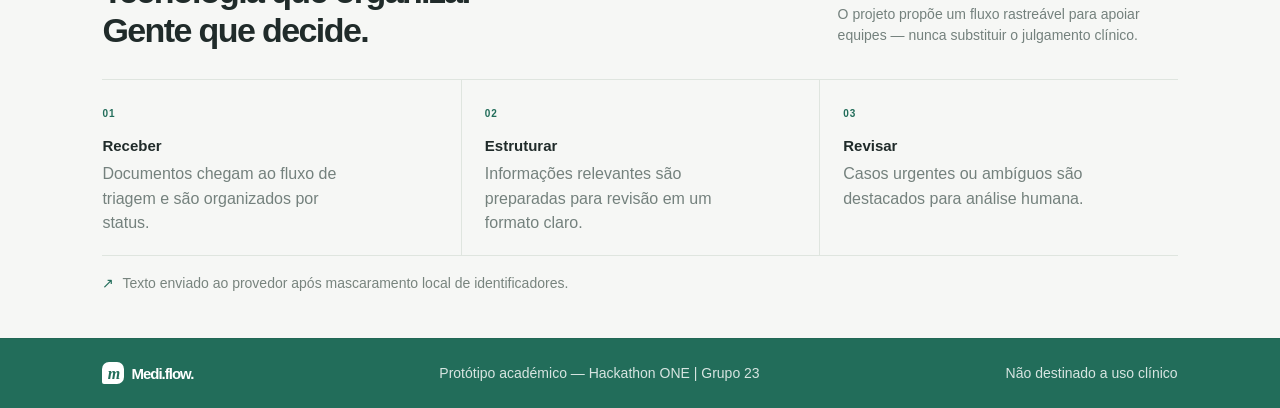
==== commit 9384419b: "Update index.html" ====
--- a/frontend/index.html
+++ b/frontend/index.html
@@ -10,346 +10,236 @@
     <meta name="theme-color" content="#f6f7f5">
     <title>MediFlow</title>
     <link rel="icon" type="image/svg+xml" href="favicon.svg">
-    <link rel="stylesheet" href="styles.css?v=4">
-    <script src="config.js?v=1" defer></script>
-    <script src="script.js?v=8" defer></script>
+    <link rel="stylesheet" href="styles.css?v=5">
+    <script>
+      window.MEDIFLOW_API_URL = window.location.hostname === "127.0.0.1" || window.location.hostname === "localhost"
+        ? "http://127.0.0.1:8000"
+        : "https://mediflow-backend-eq23.onrender.com";
+    </script>
+    <script src="config.js?v=2" defer></script>
+    <script src="script.js?v=9" defer></script>
   </head>
   <body>
     <a class="skip-link" href="#conteudo">Pular para o conteúdo</a>
 
-    <section class="login-screen" id="login-screen" aria-labelledby="login-title">
-      <div class="login-card">
-        <a class="brand login-brand" href="#" aria-label="MediFlow">
+    <div class="application-shell" id="application-shell">
+      <header class="topbar">
+        <a class="brand" href="#" aria-label="MediFlow, início">
           <span class="brand-mark" aria-hidden="true">m</span>
           <span>medi<span class="brand-period">.</span>flow</span>
         </a>
-        <p class="eyebrow">ACESSO SEGURO</p>
-        <h1 id="login-title">Entre no MediFlow</h1>
-        <p class="login-description" id="login-description">
-          Acesse com sua conta ou crie um perfil de operador ou médico auditor.
-        </p>
-        <form id="login-form">
-          <label class="field-label" for="login-username">Utilizador ou e-mail</label>
-          <input
-            id="login-username"
-            name="username"
-            type="text"
-            autocomplete="username"
-            maxlength="128"
-            required
-          >
-          <label class="field-label" for="login-password">Senha</label>
-          <input
-            id="login-password"
-            name="password"
-            type="password"
-            autocomplete="current-password"
-            maxlength="1024"
-            required
-          >
-          <p class="form-error" id="login-error" role="alert" hidden></p>
-          <button class="primary-button" type="submit" id="login-submit">
-            <span>Entrar</span><span aria-hidden="true">↗</span>
-          </button>
-          <button class="text-button" id="show-register" type="button">
-            Criar uma conta
-          </button>
-        </form>
-        <form id="register-form" hidden>
-          <label class="field-label" for="register-username">E-mail</label>
-          <input
-            id="register-username"
-            name="username"
-            type="email"
-            autocomplete="username"
-            maxlength="128"
-            required
-          >
-          <label class="field-label" for="register-password">Senha</label>
-          <input
-            id="register-password"
-            name="new-password"
-            type="password"
-            autocomplete="new-password"
-            minlength="12"
-            maxlength="1024"
-            required
-          >
-          <label class="field-label" for="register-role">Perfil</label>
-          <select id="register-role" name="role" required>
-            <option value="operador">Operador</option>
-            <option value="medico_auditor">Médico auditor</option>
-          </select>
-          <p class="form-error" id="register-error" role="alert" hidden></p>
-          <button class="primary-button" type="submit" id="register-submit">
-            <span>Criar conta</span><span aria-hidden="true">↗</span>
-          </button>
-          <button class="text-button" id="show-login" type="button">
-            Já tenho uma conta
-          </button>
-        </form>
-        <form id="setup-form" hidden>
-          <label class="field-label" for="setup-username">Utilizador administrador</label>
-          <input
-            id="setup-username"
-            name="username"
-            type="text"
-            autocomplete="username"
-            maxlength="128"
-            required
-          >
-          <label class="field-label" for="setup-password">Nova senha</label>
-          <input
-            id="setup-password"
-            name="new-password"
-            type="password"
-            autocomplete="new-password"
-            minlength="12"
-            maxlength="1024"
-            required
-          >
-          <label class="field-label" for="setup-password-confirmation">
-            Confirme a senha
-          </label>
-          <input
-            id="setup-password-confirmation"
-            name="new-password-confirmation"
-            type="password"
-            autocomplete="new-password"
-            minlength="12"
-            maxlength="1024"
-            required
-          >
-          <p class="form-error" id="setup-error" role="alert" hidden></p>
-          <button class="primary-button" type="submit" id="setup-submit">
-            <span>Criar acesso</span><span aria-hidden="true">↗</span>
-          </button>
-        </form>
-        <p class="login-footnote" id="login-footnote">
-          Sessão protegida · acesso demonstrativo
-        </p>
-      </div>
-    </section>
-
-    <div class="application-shell" id="application-shell" hidden>
-    <header class="topbar">
-      <a class="brand" href="#" aria-label="MediFlow, início">
-        <span class="brand-mark" aria-hidden="true">m</span>
-        <span>medi<span class="brand-period">.</span>flow</span>
-      </a>
-      <nav class="main-nav" aria-label="Navegação principal">
-        <a class="nav-link is-active" href="#triagem">Triagem</a>
-        <a class="nav-link" href="#como-funciona">Como funciona</a>
-      </nav>
-      <div class="header-actions">
-        <span class="environment-label" id="identity-label">
-          <span class="status-dot" aria-hidden="true"></span>
-          <span id="demo-user-name">Dr. Equipa 23 (Demo)</span>
-        </span>
-        <button class="login-button" id="logout-button" type="button">Sair</button>
-      </div>
-    </header>
-
-    <main id="conteudo">
-      <section class="intro" aria-labelledby="page-title">
-        <div class="intro-copy">
-          <p class="eyebrow">PROGRAMA ONE · HACKATHON</p>
-          <h1 id="page-title">Mais clareza para<br>cada <span>decisão.</span></h1>
-          <p class="intro-description">
-            Um protótipo de apoio à triagem de documentos clínicos. A tecnologia
-            organiza informações; a decisão permanece com profissionais de saúde.
-          </p>
+        <nav class="main-nav" aria-label="Navegação principal">
+          <a class="nav-link is-active" href="#triagem">Triagem</a>
+          <a class="nav-link" href="#como-funciona">Como funciona</a>
+        </nav>
+        <div class="header-actions">
+          <span class="environment-label" id="identity-label">
+            <span class="status-dot" aria-hidden="true"></span>
+            <span id="demo-user-name">Dr. Equipa 23 (Demo)</span>
+          </span>
         </div>
-        <figure class="health-image-note">
-          <img src="assets/med.png" alt="Profissional de saúde">
-        </figure>
-      </section>
-
-      <section class="workspace" id="triagem" aria-label="Área de triagem">
-        <div class="input-column">
-          <div class="section-heading">
-            <div>
-              <p class="eyebrow">01 — NOVA ANÁLISE</p>
-              <h2>Vamos começar</h2>
-            </div>
-            <span class="step-counter">PASSO 1 DE 2</span>
-          </div>
-
-          <form id="triage-form">
-            <label class="field-label" for="clinical-text">Texto do documento</label>
-            <p class="field-hint" id="text-help">
-              O texto é anonimizado localmente antes do envio ao agente. Os resultados
-              são sugestões administrativas e exigem revisão humana.
+      </header>
+
+      <main id="conteudo">
+        <section class="intro" aria-labelledby="page-title">
+          <div class="intro-copy">
+            <p class="eyebrow">PROGRAMA ONE · HACKATHON</p>
+            <h1 id="page-title">Mais clareza para<br>cada <span>decisão.</span></h1>
+            <p class="intro-description">
+              Um protótipo de apoio à triagem de documentos clínicos. A tecnologia
+              organiza informações; a decisão permanece com profissionais de saúde.
             </p>
-            <textarea
-              id="clinical-text"
-              name="clinical-text"
-              rows="7"
-              maxlength="20000"
-              aria-describedby="text-help character-count"
-              placeholder="Cole o texto do documento para processamento."
-            ></textarea>
-            <div class="textarea-footer">
-              <span id="character-count">0 / 20000</span>
-              <label class="file-label" for="document-file">
-                <span aria-hidden="true">＋</span> Anexar arquivo
-              </label>
-              <input
-                id="document-file"
-                class="visually-hidden"
-                type="file"
-                accept=".txt,.json,.jpg,.jpeg,.png,.pdf,text/plain,application/json,image/jpeg,image/png,application/pdf"
-                aria-describedby="file-help"
-              >
-            </div>
-            <p class="file-help" id="file-help">
-              Formatos aceites: TXT, JSON, PDF e imagens PNG/JPEG (máximo 10 MB).
-            </p>
-            <div class="attachment-preview" id="attachment-preview" hidden aria-live="polite">
-              <img id="attachment-image" alt="Pré-visualização local do arquivo selecionado" hidden>
-              <div class="attachment-info">
-                <strong id="attachment-name"></strong>
-                <span id="attachment-details"></span>
-              </div>
-              <a id="attachment-open" class="attachment-open" hidden target="_blank" rel="noopener">
-                Abrir PDF
-              </a>
-              <button class="remove-attachment" id="remove-attachment" type="button" aria-label="Remover arquivo anexado">×</button>
-            </div>
-
-            <p class="form-error" id="form-error" role="alert" hidden></p>
-            <button class="primary-button" type="submit">
-              <span>Processar documento</span>
-              <span aria-hidden="true">↗</span>
-            </button>
-            <p class="form-disclaimer">
-              Protótipo académico; não utilizar para diagnóstico ou decisões clínicas.
-            </p>
-          </form>
-        </div>
-
-        <section class="results-column" aria-labelledby="results-heading">
-          <div class="section-heading results-heading">
-            <div>
-              <p class="eyebrow">02 — RESULTADO</p>
-              <h2 id="results-heading" tabindex="-1">Painel de triagem</h2>
-            </div>
-            <span class="result-status" id="result-status">
-              <span class="status-dot" aria-hidden="true"></span>
-              Aguardando documento
-            </span>
-          </div>
-
-          <div class="empty-state" id="empty-state">
-            <div class="empty-illustration" aria-hidden="true">
-              <span class="illustration-sheet"></span>
-              <span class="illustration-spark">✳</span>
-            </div>
-            <h3>Seu resumo aparece aqui</h3>
-            <p>Envie um texto ou documento para ver o resultado do processamento.</p>
-          </div>
-
-          <div class="result-content" id="result-content" hidden aria-live="polite">
-            <article class="priority-card" id="priority-card">
-              <div class="priority-topline">
-                <span class="priority-label" id="priority-label">CLASSIFICAÇÃO</span>
-                <span class="confidence" id="confidence">—</span>
-              </div>
-              <h3 id="result-title"></h3>
-              <p id="result-summary"></p>
-              <p class="document-id" id="document-id"></p>
-              <div class="review-message" id="review-message">
+          </div>
+          <figure class="health-image-note">
+            <img src="assets/med.png" alt="Profissional de saúde">
+          </figure>
+        </section>
+
+        <section class="workspace" id="triagem" aria-label="Área de triagem">
+          <div class="input-column">
+            <div class="section-heading">
+              <div>
+                <p class="eyebrow">01 — NOVA ANÁLISE</p>
+                <h2>Vamos começar</h2>
+              </div>
+              <span class="step-counter">PASSO 1 DE 2</span>
+            </div>
+
+            <form id="triage-form">
+              <label class="field-label" for="clinical-text">Texto do documento</label>
+              <p class="field-hint" id="text-help">
+                O texto é anonimizado localmente antes do envio ao agente. Os resultados
+                são sugestões administrativas e exigem revisão humana.
+              </p>
+              <textarea
+                id="clinical-text"
+                name="clinical-text"
+                rows="7"
+                maxlength="20000"
+                aria-describedby="text-help character-count"
+                placeholder="Cole o texto do documento para processamento."
+              ></textarea>
+              <div class="textarea-footer">
+                <span id="character-count">0 / 20000</span>
+                <label class="file-label" for="document-file">
+                  <span aria-hidden="true">＋</span> Anexar arquivo
+                </label>
+                <input
+                  id="document-file"
+                  class="visually-hidden"
+                  type="file"
+                  accept=".txt,.json,.jpg,.jpeg,.png,.pdf,text/plain,application/json,image/jpeg,image/png,application/pdf"
+                  aria-describedby="file-help"
+                >
+              </div>
+              <p class="file-help" id="file-help">
+                Formatos aceites: TXT, JSON, PDF e imagens PNG/JPEG (máximo 10 MB).
+              </p>
+              <div class="attachment-preview" id="attachment-preview" hidden aria-live="polite">
+                <img id="attachment-image" alt="Pré-visualização local do arquivo selecionado" hidden>
+                <div class="attachment-info">
+                  <strong id="attachment-name"></strong>
+                  <span id="attachment-details"></span>
+                </div>
+                <a id="attachment-open" class="attachment-open" hidden target="_blank" rel="noopener">
+                  Abrir PDF
+                </a>
+                <button class="remove-attachment" id="remove-attachment" type="button" aria-label="Remover arquivo anexado">×</button>
+              </div>
+
+              <p class="form-error" id="form-error" role="alert" hidden></p>
+              <button class="primary-button" type="submit">
+                <span>Processar documento</span>
                 <span aria-hidden="true">↗</span>
-                <span id="review-text"></span>
-              </div>
-            </article>
-
-            <div class="detail-grid">
-              <article class="detail-card">
-                <span class="detail-icon document-icon" aria-hidden="true">▤</span>
-                <div>
-                  <span class="detail-label">TIPO DE DOCUMENTO</span>
-                  <strong id="document-type">Texto enviado</strong>
+              </button>
+              <p class="form-disclaimer">
+                Protótipo académico; não utilizar para diagnóstico ou decisões clínicas.
+              </p>
+            </form>
+          </div>
+
+          <section class="results-column" aria-labelledby="results-heading">
+            <div class="section-heading results-heading">
+              <div>
+                <p class="eyebrow">02 — RESULTADO</p>
+                <h2 id="results-heading" tabindex="-1">Painel de triagem</h2>
+              </div>
+              <span class="result-status" id="result-status">
+                <span class="status-dot" aria-hidden="true"></span>
+                Aguardando documento
+              </span>
+            </div>
+
+            <div class="empty-state" id="empty-state">
+              <div class="empty-illustration" aria-hidden="true">
+                <span class="illustration-sheet"></span>
+                <span class="illustration-spark">✳</span>
+              </div>
+              <h3>Seu resumo aparece aqui</h3>
+              <p>Envie um texto ou documento para ver o resultado do processamento.</p>
+            </div>
+
+            <div class="result-content" id="result-content" hidden aria-live="polite">
+              <article class="priority-card" id="priority-card">
+                <div class="priority-topline">
+                  <span class="priority-label" id="priority-label">CLASSIFICAÇÃO</span>
+                  <span class="confidence" id="confidence">—</span>
+                </div>
+                <h3 id="result-title"></h3>
+                <p id="result-summary"></p>
+                <p class="document-id" id="document-id"></p>
+                <div class="review-message" id="review-message">
+                  <span aria-hidden="true">↗</span>
+                  <span id="review-text"></span>
                 </div>
               </article>
-              <article class="detail-card">
-                <span class="detail-icon specialty-icon" aria-hidden="true">+</span>
-                <div>
-                  <span class="detail-label">ESPECIALIDADE SUGERIDA</span>
-                  <strong id="specialty">Não identificada</strong>
-                </div>
-              </article>
-              <article class="detail-card">
-                <span class="detail-icon storage-icon" aria-hidden="true">✓</span>
-                <div>
-                  <span class="detail-label">ARMAZENAMENTO</span>
-                  <strong id="storage-status">—</strong>
-                </div>
-              </article>
-              <article class="detail-card">
-                <span class="detail-icon entities-icon" aria-hidden="true">⌘</span>
-                <div>
-                  <span class="detail-label">DADOS IDENTIFICADOS</span>
-                  <strong id="entity-count">0 itens</strong>
-                </div>
-              </article>
-            </div>
-
-            <details class="json-details">
-              <summary>
-                <span>Visualizar dados estruturados</span>
-                <span class="json-format">JSON</span>
-              </summary>
-              <pre><code id="json-output"></code></pre>
-            </details>
-            <p class="result-footnote">
-              Resultado gerado por IA para encaminhamento administrativo e sujeito
-              a revisão humana. Não constitui diagnóstico ou decisão clínica.
-            </p>
-          </div>
+
+              <div class="detail-grid">
+                <article class="detail-card">
+                  <span class="detail-icon document-icon" aria-hidden="true">▤</span>
+                  <div>
+                    <span class="detail-label">TIPO DE DOCUMENTO</span>
+                    <strong id="document-type">Texto enviado</strong>
+                  </div>
+                </article>
+                <article class="detail-card">
+                  <span class="detail-icon specialty-icon" aria-hidden="true">+</span>
+                  <div>
+                    <span class="detail-label">ESPECIALIDADE SUGERIDA</span>
+                    <strong id="specialty">Não identificada</strong>
+                  </div>
+                </article>
+                <article class="detail-card">
+                  <span class="detail-icon storage-icon" aria-hidden="true">✓</span>
+                  <div>
+                    <span class="detail-label">ARMAZENAMENTO</span>
+                    <strong id="storage-status">—</strong>
+                  </div>
+                </article>
+                <article class="detail-card">
+                  <span class="detail-icon entities-icon" aria-hidden="true">⌘</span>
+                  <div>
+                    <span class="detail-label">DADOS IDENTIFICADOS</span>
+                    <strong id="entity-count">0 itens</strong>
+                  </div>
+                </article>
+              </div>
+
+              <details class="json-details">
+                <summary>
+                  <span>Visualizar dados estruturados</span>
+                  <span class="json-format">JSON</span>
+                </summary>
+                <pre><code id="json-output"></code></pre>
+              </details>
+              <p class="result-footnote">
+                Resultado gerado por IA para encaminhamento administrativo e sujeito
+                a revisão humana. Não constitui diagnóstico ou decisão clínica.
+              </p>
+            </div>
+          </section>
         </section>
-      </section>
-
-      <section class="workflow-section" id="como-funciona" aria-labelledby="workflow-title">
-        <div class="workflow-heading">
-          <div>
-            <p class="eyebrow">UM FLUXO, COM RESPONSABILIDADE</p>
-            <h2 id="workflow-title">Tecnologia que organiza.<br>Gente que decide.</h2>
-          </div>
-          <p>O projeto propõe um fluxo rastreável para apoiar equipes — nunca substituir o julgamento clínico.</p>
-        </div>
-        <div class="workflow-steps">
-          <article class="workflow-step">
-            <span class="workflow-number">01</span>
-            <h3>Receber</h3>
-            <p>Documentos chegam ao fluxo de triagem e são organizados por status.</p>
-          </article>
-          <article class="workflow-step">
-            <span class="workflow-number">02</span>
-            <h3>Estruturar</h3>
-            <p>Informações relevantes são preparadas para revisão em um formato claro.</p>
-          </article>
-          <article class="workflow-step">
-            <span class="workflow-number">03</span>
-            <h3>Revisar</h3>
-            <p>Casos urgentes ou ambíguos são destacados para análise humana.</p>
-          </article>
-        </div>
-        <p class="integration-note">
-          <span aria-hidden="true">↗</span>
-          Texto enviado ao provedor após mascaramento local de identificadores.
-        </p>
-      </section>
-    </main>
-
-    <footer class="footer">
-      <a class="brand footer-brand" href="#">
-        <span class="brand-mark" aria-hidden="true">m</span>
-        <span>Medi.flow<span class="brand-period">.</span></span>
-      </a>
-      <p>Protótipo académico — Hackathon ONE | Grupo 23</p>
-      <p>Não destinado a uso clínico</p>
-    </footer>
+
+        <section class="workflow-section" id="como-funciona" aria-labelledby="workflow-title">
+          <div class="workflow-heading">
+            <div>
+              <p class="eyebrow">UM FLUXO, COM RESPONSABILIDADE</p>
+              <h2 id="workflow-title">Tecnologia que organiza.<br>Gente que decide.</h2>
+            </div>
+            <p>O projeto propõe um fluxo rastreável para apoiar equipes — nunca substituir o julgamento clínico.</p>
+          </div>
+          <div class="workflow-steps">
+            <article class="workflow-step">
+              <span class="workflow-number">01</span>
+              <h3>Receber</h3>
+              <p>Documentos chegam ao fluxo de triagem e são organizados por status.</p>
+            </article>
+            <article class="workflow-step">
+              <span class="workflow-number">02</span>
+              <h3>Estruturar</h3>
+              <p>Informações relevantes são preparadas para revisão em um formato claro.</p>
+            </article>
+            <article class="workflow-step">
+              <span class="workflow-number">03</span>
+              <h3>Revisar</h3>
+              <p>Casos urgentes ou ambíguos são destacados para análise humana.</p>
+            </article>
+          </div>
+          <p class="integration-note">
+            <span aria-hidden="true">↗</span>
+            Texto enviado ao provedor após mascaramento local de identificadores.
+          </p>
+        </section>
+      </main>
+
+      <footer class="footer">
+        <a class="brand footer-brand" href="#">
+          <span class="brand-mark" aria-hidden="true">m</span>
+          <span>Medi.flow<span class="brand-period">.</span></span>
+        </a>
+        <p>Protótipo académico — Hackathon ONE | Grupo 23</p>
+        <p>Não destinado a uso clínico</p>
+      </footer>
     </div>
   </body>
 </html>
